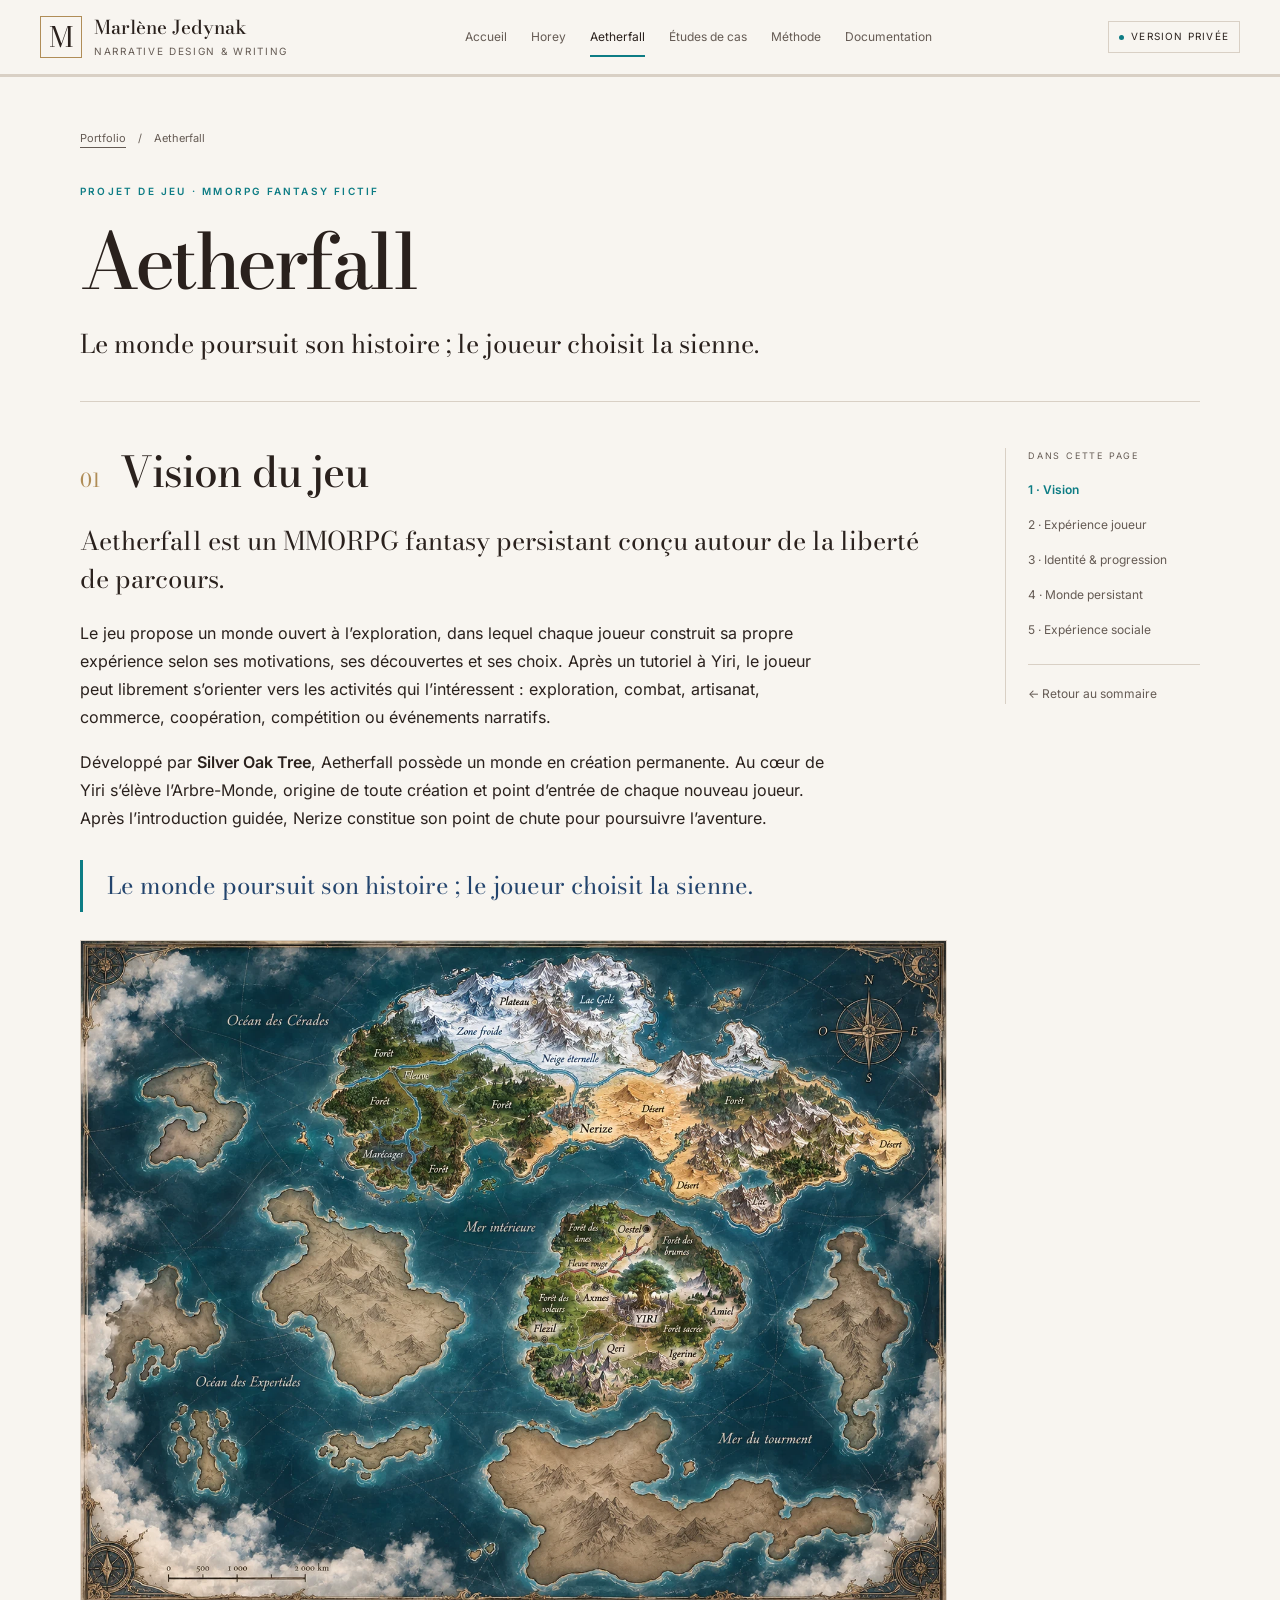
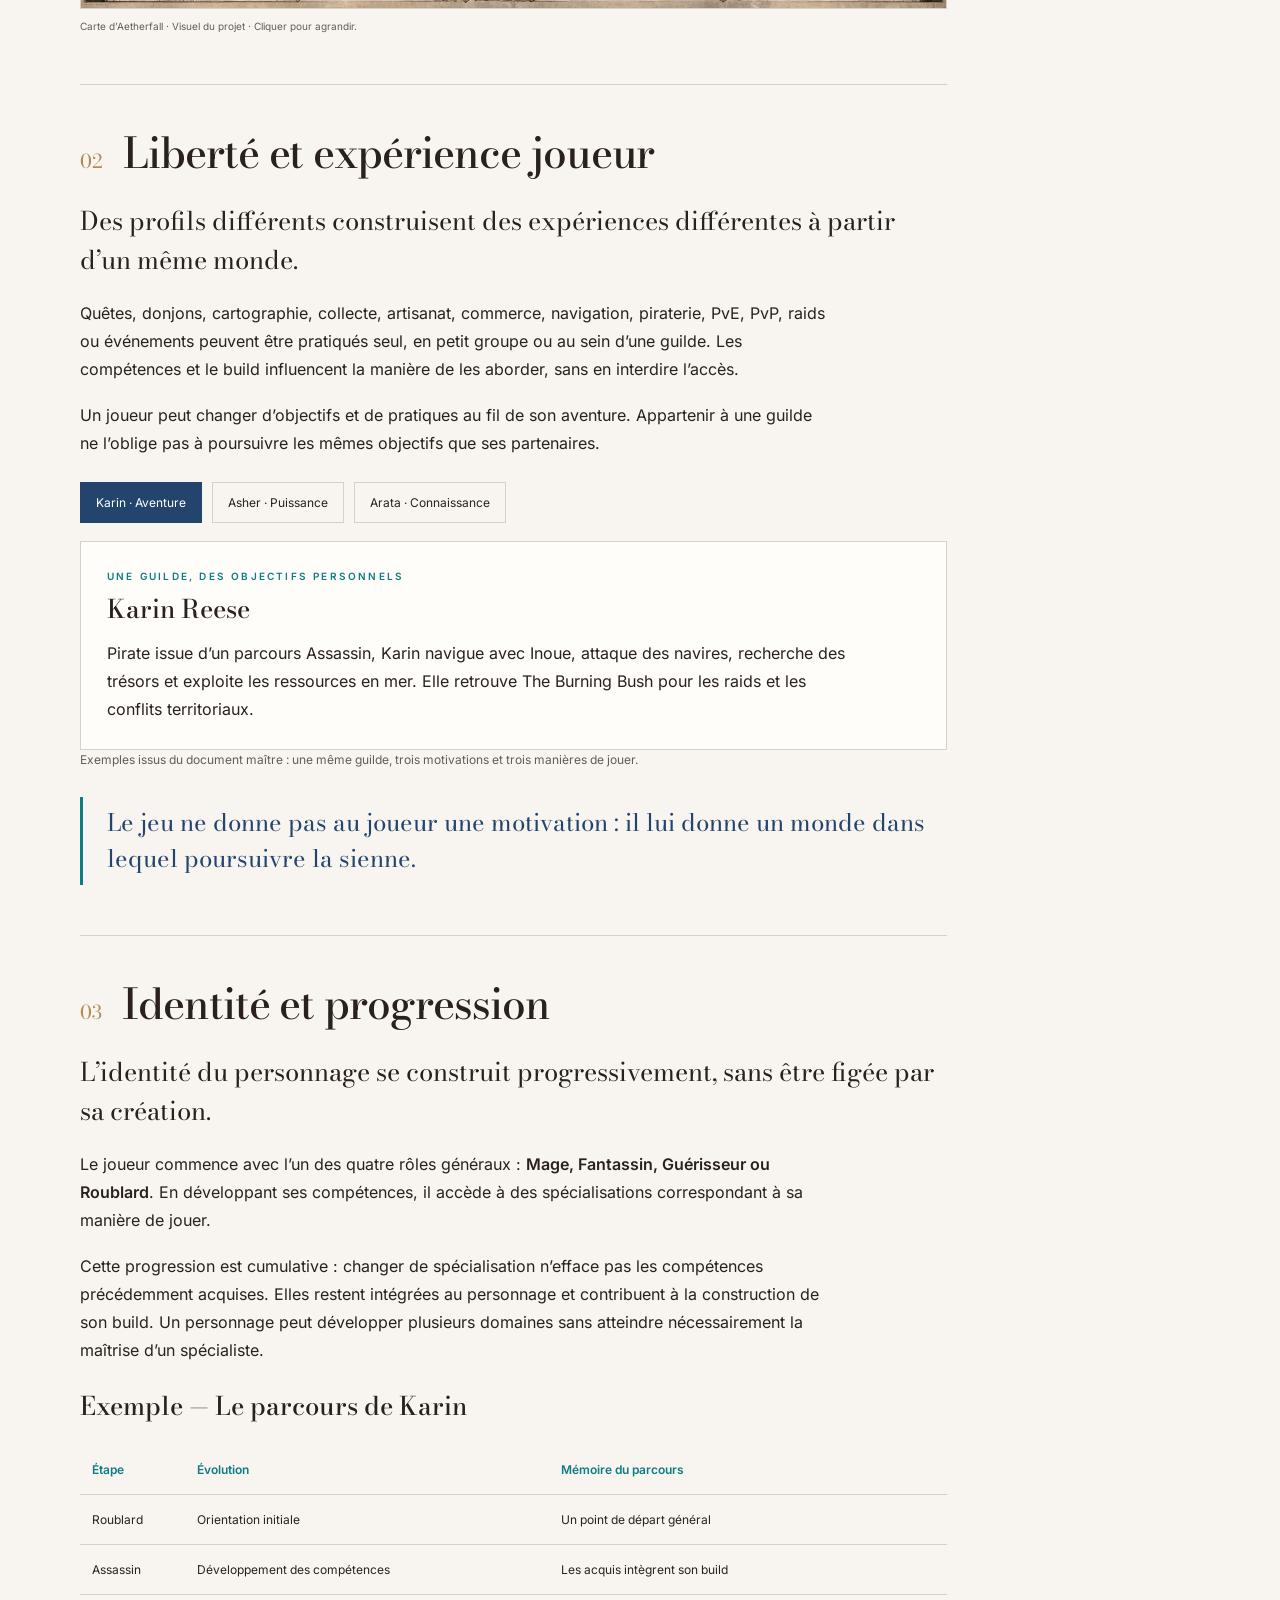
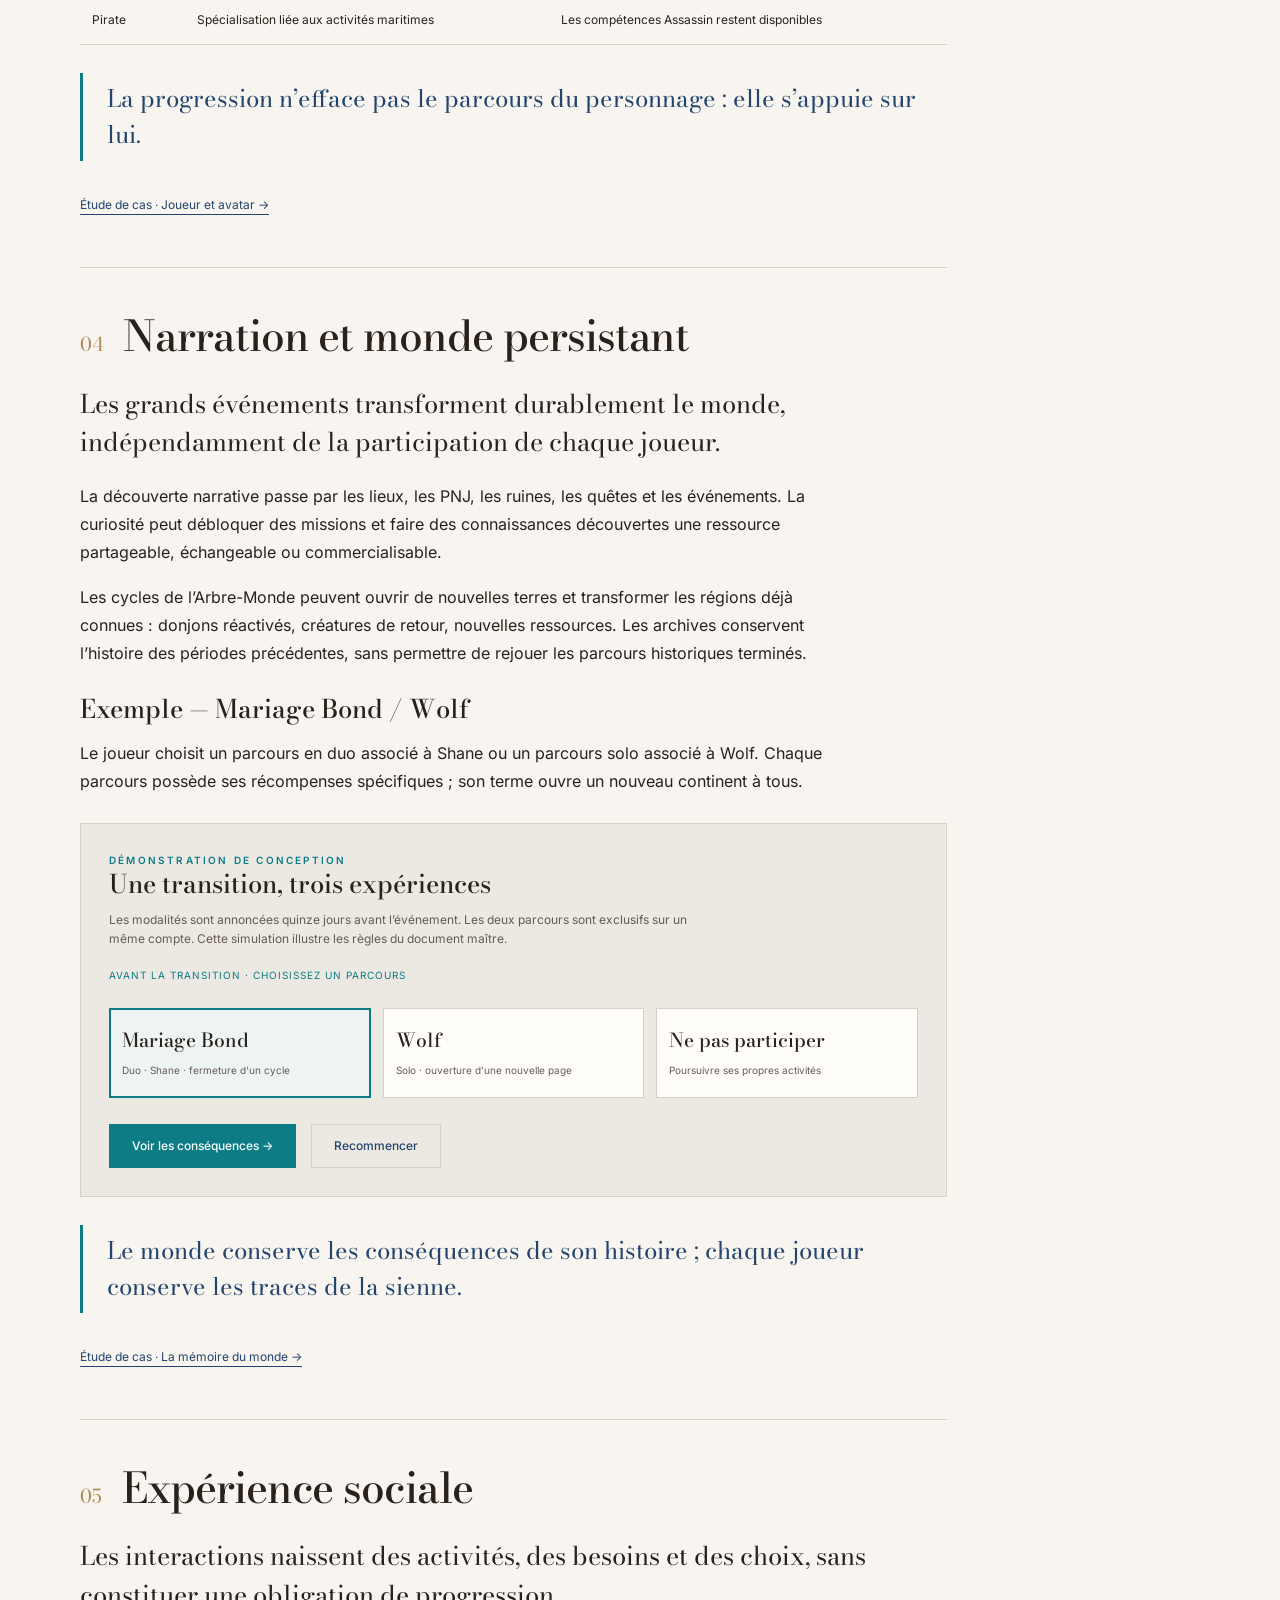
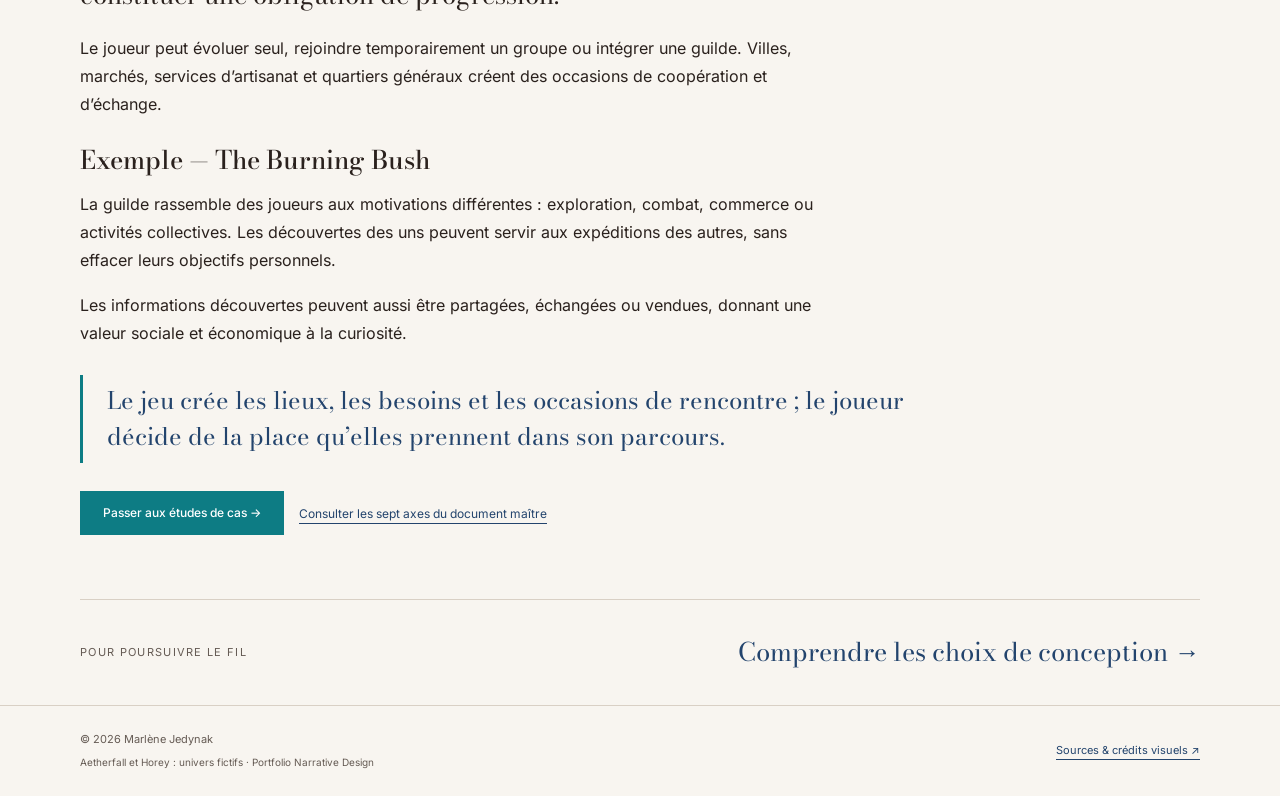
==== aetherfall.html @ cbaad34f "Ajout initial du portfolio Horey" ====
<!DOCTYPE html>
<html lang="fr"><head><meta charset="utf-8"><meta name="viewport" content="width=device-width,initial-scale=1"><meta name="robots" content="noindex,nofollow"><meta name="description" content="Portfolio de Narrative Design de Marlène Jedynak : Horey, Aetherfall, systèmes et études de cas."><meta name="color-scheme" content="light"><title>Aetherfall — Portfolio Narrative Design</title><link rel="icon" href="assets/favicon.svg" type="image/svg+xml"><link rel="stylesheet" href="style.css"><link rel="stylesheet" href="fonts.css"><script defer src="app.js"></script><noscript><style>[role=tabpanel][hidden]{display:block!important}[role=tablist],.simulation{display:none!important}</style></noscript></head><body>
<a class="skip" href="#main">Aller au contenu</a><header class="topbar"><div class="topbar-inner"><a class="brand" href="index.html" aria-label="Marlène Jedynak, accueil du portfolio"><span class="brand-symbol" aria-hidden="true">M</span><span><strong>Marlène Jedynak</strong><small>Narrative Design &amp; Writing</small></span></a><nav class="desktop-nav" aria-label="Navigation principale"><a href="index.html">Accueil</a><a href="horey.html">Horey</a><a href="aetherfall.html" aria-current="page">Aetherfall</a><a href="etudes-de-cas.html">Études de cas</a><a href="methode.html">Méthode</a><a href="documentation.html">Documentation</a></nav><details class="mobile-nav"><summary>Menu</summary><nav aria-label="Navigation mobile"><a href="index.html">Accueil</a><a href="horey.html">Horey</a><a href="aetherfall.html" aria-current="page">Aetherfall</a><a href="etudes-de-cas.html">Études de cas</a><a href="methode.html">Méthode</a><a href="documentation.html">Documentation</a></nav></details><span class="private">Version privée</span></div><div class="progress" aria-hidden="true"><span></span></div></header>
<main class="shell" id="main"><header class="page-header"><nav class="breadcrumbs" aria-label="Fil d’Ariane"><a href="index.html">Portfolio</a><span aria-hidden="true">/</span><span aria-current="page">Aetherfall</span></nav><p class="eyebrow">Projet de jeu · MMORPG fantasy fictif</p><h1>Aetherfall</h1><p class="lead">Le monde poursuit son histoire ; le joueur choisit la sienne.</p></header><div class="page-grid"><div class="content"><section id="vision" class="content-section" data-section><div class="section-heading"><span class="number">01</span><h2>Vision du jeu</h2></div><p class="lead">Aetherfall est un MMORPG fantasy persistant conçu autour de la liberté de parcours.</p><p>Le jeu propose un monde ouvert à l’exploration, dans lequel chaque joueur construit sa propre expérience selon ses motivations, ses découvertes et ses choix. Après un tutoriel à Yiri, le joueur peut librement s’orienter vers les activités qui l’intéressent : exploration, combat, artisanat, commerce, coopération, compétition ou événements narratifs.</p><p>Développé par <strong>Silver Oak Tree</strong>, Aetherfall possède un monde en création permanente. Au cœur de Yiri s’élève l’Arbre-Monde, origine de toute création et point d’entrée de chaque nouveau joueur. Après l’introduction guidée, Nerize constitue son point de chute pour poursuivre l’aventure.</p><blockquote class="principle">Le monde poursuit son histoire ; le joueur choisit la sienne.</blockquote><figure class="visual"><button type="button" class="image-button" data-enlarge="Carte d’Aetherfall · Visuel du projet" aria-label="Agrandir : Carte des territoires d’Aetherfall, de Yiri aux régions à explorer"><img src="assets/aetherfall-map.webp" alt="Carte des territoires d’Aetherfall, de Yiri aux régions à explorer" loading="lazy"></button><figcaption>Carte d’Aetherfall · Visuel du projet · Cliquer pour agrandir.</figcaption></figure></section><section id="liberte" class="content-section" data-section><div class="section-heading"><span class="number">02</span><h2>Liberté et expérience joueur</h2></div><p class="lead">Des profils différents construisent des expériences différentes à partir d’un même monde.</p><p>Quêtes, donjons, cartographie, collecte, artisanat, commerce, navigation, piraterie, PvE, PvP, raids ou événements peuvent être pratiqués seul, en petit groupe ou au sein d’une guilde. Les compétences et le build influencent la manière de les aborder, sans en interdire l’accès.</p><p>Un joueur peut changer d’objectifs et de pratiques au fil de son aventure. Appartenir à une guilde ne l’oblige pas à poursuivre les mêmes objectifs que ses partenaires.</p><div data-tabs><div class="tabs" role="tablist" aria-label="Comparer les motivations des joueurs"><button id="tab-karin" role="tab" aria-controls="profile-karin" aria-selected="true" type="button">Karin · Aventure</button><button id="tab-asher" role="tab" aria-controls="profile-asher" aria-selected="false" tabindex="-1" type="button">Asher · Puissance</button><button id="tab-arata" role="tab" aria-controls="profile-arata" aria-selected="false" tabindex="-1" type="button">Arata · Connaissance</button></div><div id="profile-karin" class="panel" role="tabpanel" aria-labelledby="tab-karin"><p class="kicker">Une guilde, des objectifs personnels</p><h3>Karin Reese</h3><p>Pirate issue d’un parcours Assassin, Karin navigue avec Inoue, attaque des navires, recherche des trésors et exploite les ressources en mer. Elle retrouve The Burning Bush pour les raids et les conflits territoriaux.</p></div><div id="profile-asher" class="panel" role="tabpanel" aria-labelledby="tab-asher" hidden><p class="kicker">Information et progression</p><h3>Asher Kline</h3><p>Mage, Asher recherche surtout la puissance. Il collecte des informations qui peuvent le conduire vers des objets intéressants, revend certaines découvertes et rejoint ponctuellement un groupe lorsque leurs objectifs servent les siens.</p></div><div id="profile-arata" class="panel" role="tabpanel" aria-labelledby="tab-arata" hidden><p class="kicker">Observer, cartographier, relier</p><h3>Arata Matsumoto</h3><p>Joueur depuis cinq ans et membre de The Burning Bush, Arata conserve ses habitudes solo. Il explore, collecte des informations, cartographie ses découvertes et construit des théories ; il rejoint aussi des activités collectives lorsqu’elles l’intéressent.</p></div></div><p class="note">Exemples issus du document maître : une même guilde, trois motivations et trois manières de jouer.</p><blockquote class="principle">Le jeu ne donne pas au joueur une motivation : il lui donne un monde dans lequel poursuivre la sienne.</blockquote></section><section id="identite" class="content-section" data-section><div class="section-heading"><span class="number">03</span><h2>Identité et progression</h2></div><p class="lead">L’identité du personnage se construit progressivement, sans être figée par sa création.</p><p>Le joueur commence avec l’un des quatre rôles généraux : <strong>Mage, Fantassin, Guérisseur ou Roublard</strong>. En développant ses compétences, il accède à des spécialisations correspondant à sa manière de jouer.</p><p>Cette progression est cumulative : changer de spécialisation n’efface pas les compétences précédemment acquises. Elles restent intégrées au personnage et contribuent à la construction de son build. Un personnage peut développer plusieurs domaines sans atteindre nécessairement la maîtrise d’un spécialiste.</p><h3>Exemple — Le parcours de Karin</h3><div class="table-wrap"><table><caption class="screen-reader">La progression cumulative de Karin</caption><thead><tr><th>Étape</th><th>Évolution</th><th>Mémoire du parcours</th></tr></thead><tbody><tr><td>Roublard</td><td>Orientation initiale</td><td>Un point de départ général</td></tr><tr><td>Assassin</td><td>Développement des compétences</td><td>Les acquis intègrent son build</td></tr><tr><td>Pirate</td><td>Spécialisation liée aux activités maritimes</td><td>Les compétences Assassin restent disponibles</td></tr></tbody></table></div><blockquote class="principle">La progression n’efface pas le parcours du personnage : elle s’appuie sur lui.</blockquote><a class="text-link" href="etudes-de-cas.html#joueur-avatar">Étude de cas · Joueur et avatar →</a></section><section id="persistance" class="content-section" data-section><div class="section-heading"><span class="number">04</span><h2>Narration et monde persistant</h2></div><p class="lead">Les grands événements transforment durablement le monde, indépendamment de la participation de chaque joueur.</p><p>La découverte narrative passe par les lieux, les PNJ, les ruines, les quêtes et les événements. La curiosité peut débloquer des missions et faire des connaissances découvertes une ressource partageable, échangeable ou commercialisable.</p><p>Les cycles de l’Arbre-Monde peuvent ouvrir de nouvelles terres et transformer les régions déjà connues : donjons réactivés, créatures de retour, nouvelles ressources. Les archives conservent l’histoire des périodes précédentes, sans permettre de rejouer les parcours historiques terminés.</p><h3>Exemple — Mariage Bond / Wolf</h3><p>Le joueur choisit un parcours en duo associé à Shane ou un parcours solo associé à Wolf. Chaque parcours possède ses récompenses spécifiques ; son terme ouvre un nouveau continent à tous.</p><div class="simulation" id="event-simulation"><p class="kicker">Démonstration de conception</p><h3>Une transition, trois expériences</h3><p class="note">Les modalités sont annoncées quinze jours avant l’événement. Les deux parcours sont exclusifs sur un même compte. Cette simulation illustre les règles du document maître.</p><p class="stage" id="event-stage">Avant la transition · choisissez un parcours</p><div class="choice-grid" role="group" aria-label="Choisir une participation à l’événement"><button type="button" data-choice="bond" aria-pressed="true"><strong>Mariage Bond</strong><span>Duo · Shane · fermeture d’un cycle</span></button><button type="button" data-choice="wolf" aria-pressed="false"><strong>Wolf</strong><span>Solo · ouverture d’une nouvelle page</span></button><button type="button" data-choice="none" aria-pressed="false"><strong>Ne pas participer</strong><span>Poursuivre ses propres activités</span></button></div><div class="actions"><button type="button" class="button" id="advance-event">Voir les conséquences →</button><button type="button" class="button secondary" id="reset-event">Recommencer</button></div><div id="event-result" class="event-result" aria-live="polite" hidden><p class="kicker">Pour tout le monde</p><h4>Le nouveau continent devient accessible.</h4><p>Shane meurt, Wolf apparaît et le monde entre dans un nouveau cycle. Le territoire s’ouvre à tous, y compris aux joueurs qui n’ont participé à aucun parcours.</p><p class="kicker">Sur votre compte</p><h4 id="event-personal-title"></h4><p id="event-personal"></p><p class="note">Les parcours historiques terminés ne sont pas rejouables. Deux comptes distincts conservent des historiques séparés et ne peuvent pas être fusionnés.</p></div></div><blockquote class="principle">Le monde conserve les conséquences de son histoire ; chaque joueur conserve les traces de la sienne.</blockquote><a class="text-link" href="etudes-de-cas.html#monde-persistant">Étude de cas · La mémoire du monde →</a></section><section id="social" class="content-section" data-section><div class="section-heading"><span class="number">05</span><h2>Expérience sociale</h2></div><p class="lead">Les interactions naissent des activités, des besoins et des choix, sans constituer une obligation de progression.</p><p>Le joueur peut évoluer seul, rejoindre temporairement un groupe ou intégrer une guilde. Villes, marchés, services d’artisanat et quartiers généraux créent des occasions de coopération et d’échange.</p><h3>Exemple — The Burning Bush</h3><p>La guilde rassemble des joueurs aux motivations différentes : exploration, combat, commerce ou activités collectives. Les découvertes des uns peuvent servir aux expéditions des autres, sans effacer leurs objectifs personnels.</p><p>Les informations découvertes peuvent aussi être partagées, échangées ou vendues, donnant une valeur sociale et économique à la curiosité.</p><blockquote class="principle">Le jeu crée les lieux, les besoins et les occasions de rencontre ; le joueur décide de la place qu’elles prennent dans son parcours.</blockquote><div class="actions"><a class="button" href="etudes-de-cas.html">Passer aux études de cas →</a><a class="text-link" href="documentation.html">Consulter les sept axes du document maître</a></div></section></div><aside class="toc" aria-label="Sommaire de la page"><p>Dans cette page</p><ol><li><a href="#vision">1 · Vision</a></li><li><a href="#liberte">2 · Expérience joueur</a></li><li><a href="#identite">3 · Identité & progression</a></li><li><a href="#persistance">4 · Monde persistant</a></li><li><a href="#social">5 · Expérience sociale</a></li></ol><a class="back" href="index.html">← Retour au sommaire</a></aside></div><div class="continuation"><p>Pour poursuivre le fil</p><a href="etudes-de-cas.html">Comprendre les choix de conception <span aria-hidden="true">→</span></a></div><noscript><p class="note">Les textes, le sommaire et les documents restent accessibles. Activez JavaScript pour les filtres, les onglets et la simulation.</p></noscript></main>
<footer class="footer"><div class="shell footer-inner"><div>© 2026 Marlène Jedynak<small>Aetherfall et Horey : univers fictifs · Portfolio Narrative Design</small></div><a href="methode.html#credits">Sources &amp; crédits visuels ↗</a></div></footer>
<dialog id="image-dialog" class="lightbox" aria-labelledby="image-caption"><button class="close" type="button" aria-label="Fermer l’image agrandie">Fermer ×</button><img src="assets/horey-map.webp" alt=""><p id="image-caption"></p></dialog></body></html>
---- style.css ----
:root{--paper:#F8F5F0;--ink:#2A211D;--blue:#23446D;--teal:#0D7C84;--gold:#B08D57;--line:#d9d0c5;--muted:#655b54;--white:#fffdfa;--title:'Bodoni Moda',Georgia,serif;--body:Inter,Arial,sans-serif}
*{box-sizing:border-box}html{scroll-behavior:smooth;scroll-padding-top:110px}body{margin:0;background:var(--paper);color:var(--ink);font:16px/1.75 var(--body)}a{color:var(--blue);text-underline-offset:5px}button,input,select{font:inherit}button{cursor:pointer}button,a,summary,input,select{-webkit-tap-highlight-color:transparent}a:hover{color:var(--teal)}:focus-visible{outline:3px solid var(--teal);outline-offset:5px}[hidden]{display:none!important}img{max-width:100%;height:auto;display:block}h1,h2,h3,p,figure{margin:0}h1,h2,h3{font-family:var(--title);font-weight:500;line-height:1.12;text-wrap:balance}h1{font-size:clamp(2.9rem,6vw,5.2rem);letter-spacing:-.045em}h2{font-size:clamp(2rem,3.3vw,3rem);letter-spacing:-.025em}h3{font-size:1.6rem}p+p{margin-top:1.1rem}p,li{max-width:75ch}strong{font-weight:600}ul{padding-left:1.3rem}li+li{margin-top:.5rem}.skip{position:absolute;top:-100px;left:20px;background:var(--ink);color:white;padding:12px;z-index:99}.skip:focus{top:10px}.topbar{border-bottom:1px solid var(--line);position:sticky;top:0;z-index:20;background:rgba(248,245,240,.98)}.topbar-inner{max-width:1280px;margin:auto;padding:16px 40px;display:flex;gap:24px;align-items:center;justify-content:space-between}.brand{text-decoration:none;color:var(--ink);display:flex;gap:12px;align-items:center;line-height:1.2}.brand-symbol{font-family:var(--title);font-size:28px;border:1px solid var(--gold);width:42px;height:42px;display:grid;place-items:center}.brand strong{font-family:var(--title);font-size:19px;font-weight:500}.brand small{display:block;font-size:10px;letter-spacing:.17em;text-transform:uppercase;margin-top:5px;color:var(--muted)}.desktop-nav{display:flex;align-items:center;gap:24px}.desktop-nav a{text-decoration:none;font-size:12px;color:var(--muted);padding:8px 0;border-bottom:2px solid transparent}.desktop-nav a[aria-current=page]{color:var(--ink);border-color:var(--teal)}.private{display:inline-flex;align-items:center;gap:7px;font-size:10px;text-transform:uppercase;letter-spacing:.12em;border:1px solid var(--line);padding:6px 10px;white-space:nowrap}.private:before{content:'';width:5px;height:5px;border-radius:50%;background:var(--teal)}.mobile-nav{display:none}.progress{height:2px;width:100%;background:var(--line)}.progress span{display:block;height:100%;width:0;background:var(--teal)}.shell{max-width:1200px;margin:auto;padding:0 40px}.eyebrow,.kicker{font-size:10px;letter-spacing:.22em;text-transform:uppercase;color:var(--teal);font-weight:600}.page-header{padding:52px 0 38px;border-bottom:1px solid var(--line)}.breadcrumbs{font-size:11px;color:var(--muted);display:flex;gap:12px;align-items:center;margin-bottom:35px}.breadcrumbs a{color:var(--muted)}.page-header .eyebrow{margin-bottom:18px}.page-header .lead{max-width:740px;margin-top:20px}.lead{font-family:var(--title);font-size:clamp(1.3rem,2.3vw,1.6rem);line-height:1.5}.page-grid{display:grid;grid-template-columns:minmax(0,1fr) 195px;gap:58px;padding:46px 0 64px}.toc{align-self:start;position:sticky;top:120px;border-left:1px solid var(--line);padding-left:22px;font-size:12px}.toc p{font-size:9px;letter-spacing:.2em;text-transform:uppercase;color:var(--muted);margin-bottom:15px}.toc ol{list-style:none;padding:0;margin:0}.toc li+li{margin-top:14px}.toc a{text-decoration:none;color:var(--muted);display:block}.toc a[aria-current=location]{color:var(--teal);font-weight:600}.toc .back{border-top:1px solid var(--line);margin-top:24px;padding-top:18px}.content-section+.content-section{border-top:1px solid var(--line);margin-top:50px;padding-top:44px}.section-heading{display:flex;gap:20px;align-items:baseline;margin-bottom:24px}.section-heading .number{color:var(--gold);font-family:var(--title);font-size:1.2rem;flex-shrink:0}.content-section h3{margin:28px 0 15px}.content-section .lead{margin-bottom:20px}.principle{font-family:var(--title);font-size:1.5rem;line-height:1.5;color:var(--blue);border-left:3px solid var(--teal);padding:8px 0 8px 24px;margin:28px 0}.note{font-size:12px;line-height:1.6;color:var(--muted)}.actions{display:flex;align-items:center;gap:15px;flex-wrap:wrap;margin-top:26px}.button{display:inline-flex;gap:15px;justify-content:center;align-items:center;padding:12px 22px;border:1px solid var(--teal);background:var(--teal);color:white;text-decoration:none;font-size:12px;font-weight:500;line-height:1.5}.button:hover{color:white;background:#096269}.button.secondary{background:transparent;color:var(--blue);border-color:var(--line)}.button.secondary:hover{border-color:var(--teal);color:var(--teal)}.text-link{font-size:12px}.hero{display:grid;grid-template-columns:1.02fr 1fr;gap:40px;align-items:center;padding:64px 0}.hero h1{font-size:clamp(3rem,5.8vw,5rem);margin:20px 0 24px}.hero h1 em{color:var(--blue);font-weight:400}.hero-copy>p:not(.eyebrow){font-size:14px;color:var(--muted);max-width:48ch}.hero-art img{width:100%;aspect-ratio:4/5;object-fit:cover;object-position:35% center}.hero-art figcaption,.visual figcaption{font-size:10px;color:var(--muted);margin-top:10px;line-height:1.5}.hero-index{margin-top:35px;display:flex;gap:25px;font-size:10px;letter-spacing:.1em;text-transform:uppercase;color:var(--muted)}.intro-strip{display:grid;grid-template-columns:150px 1fr;gap:40px;padding:30px 0;border-top:1px solid var(--line);border-bottom:1px solid var(--line)}.intro-strip p:last-child{font-family:var(--title);font-size:1.6rem;line-height:1.5;color:var(--blue)}.section-intro{display:flex;gap:24px;align-items:end;justify-content:space-between;margin-bottom:30px}.section-intro p{font-size:12px;max-width:39ch;color:var(--muted)}.home-section{padding:54px 0}.chapters{display:grid;grid-template-columns:1fr 1fr;gap:28px}.chapter{display:grid;grid-template-columns:45% 1fr;border:1px solid var(--line);background:var(--white);text-decoration:none;color:var(--ink);min-height:255px;transition:border-color .15s}.chapter:hover{border-color:var(--teal)}.chapter img{height:100%;width:100%;object-fit:cover}.chapter-copy{padding:30px 25px;display:flex;flex-direction:column;gap:13px}.chapter h3{font-size:1.9rem}.chapter .note{font-size:11px}.chapter .arrow{margin-top:auto;color:var(--teal);font-size:12px}.route-list{border-top:1px solid var(--line)}.route-list a{display:grid;grid-template-columns:55px 1fr 1fr 25px;gap:20px;align-items:center;padding:20px 0;border-bottom:1px solid var(--line);text-decoration:none;color:var(--ink)}.route-list a:hover{color:var(--teal)}.route-list .number{font-family:var(--title);font-size:1.4rem;color:var(--gold)}.route-list strong{font-family:var(--title);font-size:1.4rem;font-weight:500}.route-list small{color:var(--muted);font-size:11px}.continuation{border-top:1px solid var(--line);padding:30px 0;display:flex;align-items:center;justify-content:space-between;gap:20px}.continuation p{font-size:11px;letter-spacing:.12em;text-transform:uppercase;color:var(--muted)}.continuation a{font-family:var(--title);font-size:1.6rem;text-decoration:none}.footer{border-top:1px solid var(--line);padding:24px 0;font-size:11px;color:var(--muted)}.footer-inner{display:flex;justify-content:space-between;align-items:center;gap:20px}.footer small{display:block;margin-top:5px;font-size:10px}.footer a{font-size:11px}.visual{margin:28px 0}.visual img{width:100%;border:1px solid var(--line)}.visual .landscape{aspect-ratio:16/10;object-fit:cover}.image-button{display:block;padding:0;background:none;border:0;width:100%;text-align:left}.image-button:hover img{outline:2px solid var(--gold);outline-offset:3px}.facts{display:grid;grid-template-columns:repeat(3,1fr);gap:22px;padding:20px 0;border-top:1px solid var(--line);border-bottom:1px solid var(--line);margin:26px 0}.facts dt{font-size:9px;letter-spacing:.15em;text-transform:uppercase;color:var(--muted)}.facts dd{font-family:var(--title);font-size:1.5rem;margin:8px 0 0;line-height:1.25}.tabs{display:flex;flex-wrap:wrap;gap:10px;margin:25px 0 18px}.tabs button,.filter{padding:9px 15px;background:transparent;border:1px solid var(--line);color:var(--ink);font-size:12px}.tabs button[aria-selected=true],.filter[aria-pressed=true]{background:var(--blue);border-color:var(--blue);color:white}.panel{border:1px solid var(--line);background:var(--white);padding:26px}.panel h3{margin:0 0 15px}.panel .kicker{margin-bottom:10px}.filters{display:flex;flex-wrap:wrap;gap:10px;margin-bottom:24px}.study{border:1px solid var(--line);background:var(--white);margin-top:18px}.study summary{list-style:none;padding:28px;cursor:pointer;display:flex;align-items:start;gap:22px}.study summary::-webkit-details-marker{display:none}.study summary .number{color:var(--gold);font-family:var(--title);font-size:1.5rem}.study summary .plus{margin-left:auto;font-size:1.5rem;color:var(--teal)}.study[open] summary .plus{transform:rotate(45deg)}.study summary p{font-size:12px;margin-top:10px;color:var(--muted)}.study-body{padding:0 28px 30px 78px}.study-body h3{font:600 10px/1.5 var(--body);letter-spacing:.12em;text-transform:uppercase;color:var(--teal);margin:22px 0 10px}.study-body p{font-size:14px}.study-body .principle{font-family:var(--title);font-size:1.35rem}.simulation{background:#ece9e3;border:1px solid var(--line);padding:28px;margin:28px 0}.simulation h3{margin:0 0 12px}.choice-grid{display:grid;grid-template-columns:repeat(3,1fr);gap:12px;margin:24px 0}.choice-grid button{background:var(--white);border:1px solid var(--line);padding:18px 12px;line-height:1.4;color:var(--ink);font-size:12px;text-align:left}.choice-grid button strong{display:block;font-family:var(--title);font-size:1.2rem;font-weight:500;margin-bottom:8px}.choice-grid button[aria-pressed=true]{border:2px solid var(--teal);padding:17px 11px;background:#edf4f2}.choice-grid button span{font-size:10px;color:var(--muted)}.event-result{border-left:3px solid var(--teal);background:var(--white);padding:20px;margin-top:20px}.event-result h4{font:500 1.35rem/1.35 var(--title);color:var(--blue);margin:0 0 10px}.event-result p{font-size:13px}.event-result .kicker{font-size:9px}.simulation .stage{font-size:10px;letter-spacing:.1em;text-transform:uppercase;color:var(--teal);margin:18px 0 8px}.two-col{display:grid;grid-template-columns:1fr 1fr;gap:28px}.two-col figure{margin:0}.gallery{display:grid;grid-template-columns:1fr 1fr;gap:20px;margin-top:25px}.gallery img{width:100%;aspect-ratio:4/3;object-fit:contain;background:#e9e6df}.gallery figcaption{font-size:11px;margin-top:10px;color:var(--muted)}.gallery figcaption strong{display:block;color:var(--ink);margin-bottom:4px}.table-wrap{overflow-x:auto;margin:24px 0}table{width:100%;border-collapse:collapse;min-width:450px;font-size:12px;text-align:left}th{font-weight:600;color:var(--teal)}td,th{padding:14px 12px;border-bottom:1px solid var(--line);vertical-align:top}.document-row{border-top:1px solid var(--line);padding:20px 0}.document-row summary{font-family:var(--title);font-size:1.45rem;cursor:pointer;color:var(--blue)}.document-row p{font-size:14px;margin-top:16px}.document-row .note{font-size:12px}.document-cover{display:flex;align-items:center;gap:25px;border:1px solid var(--line);background:var(--white);padding:28px;margin:28px 0}.document-cover .doc-icon{font-family:var(--title);font-size:2.4rem;color:var(--gold);border:1px solid var(--line);padding:13px;line-height:1}.document-cover h3{margin:0 0 8px}.document-cover .actions{margin-top:15px}.search-box{display:block;font-size:12px;color:var(--muted);margin-bottom:28px}.search-box input{display:block;width:100%;padding:12px 16px;margin-top:8px;color:var(--ink);border:1px solid var(--line);background:var(--white)}.no-results{padding:25px;background:var(--white);border:1px solid var(--line)}.process{list-style:none;padding:0;counter-reset:step}.process li{padding:20px 0;border-bottom:1px solid var(--line);display:grid;grid-template-columns:45px 1fr;gap:15px;counter-increment:step}.process li:before{content:'0' counter(step);font-family:var(--title);color:var(--gold);font-size:1.5rem}.process strong{font-family:var(--title);font-size:1.5rem;font-weight:500;display:block;margin-bottom:10px}.process p{font-size:13px}.lightbox{position:fixed;inset:0;width:100vw;height:100vh;max-width:none;max-height:none;margin:0;padding:58px 25px 20px;border:0;background:rgba(20,27,30,.97);color:white;z-index:100}.lightbox::backdrop{background:#14202c}.lightbox img{object-fit:contain;max-width:100%;max-height:calc(100vh - 125px);margin:auto}.lightbox p{font-size:12px;margin:12px auto;text-align:center;max-width:none}.lightbox .close{position:absolute;right:25px;top:14px;padding:7px 15px;border:1px solid #788088;background:none;color:white;font-size:12px}.toc-toggle{display:none}.resume{margin-top:25px;border-top:1px solid var(--line);padding-top:16px;font-size:12px}.resume a{margin-left:7px}.screen-reader{position:absolute;width:1px;height:1px;padding:0;overflow:hidden;clip:rect(0,0,0,0);white-space:nowrap;border:0}
@media(min-width:1400px){.hero-art img{aspect-ratio:5/6}}@media(max-width:1050px){.desktop-nav{gap:15px}.topbar-inner{padding:16px 25px}.desktop-nav a{font-size:11px}.page-grid{gap:35px;grid-template-columns:minmax(0,1fr) 160px}.chapter{grid-template-columns:1fr}.chapter img{height:190px}.hero{gap:25px}}@media(max-width:850px){.desktop-nav{display:none}.mobile-nav{display:block;position:relative;margin-left:auto}.mobile-nav summary{font-size:12px;cursor:pointer;list-style:none;border:1px solid var(--line);padding:8px 14px}.mobile-nav nav{position:absolute;right:0;top:48px;width:230px;background:var(--paper);border:1px solid var(--line);padding:12px;box-shadow:0 10px 20px #2a211d10}.mobile-nav a{display:block;padding:10px 12px;font-size:13px;text-decoration:none}.mobile-nav a[aria-current=page]{color:var(--teal);background:#0d7c840a}.page-grid{grid-template-columns:minmax(0,1fr);padding-top:30px;gap:28px}.toc{grid-row:1;position:static;padding:17px 20px;border:1px solid var(--line)}.toc ol{display:flex;gap:10px 20px;flex-wrap:wrap}.toc li+li{margin:0}.toc .back{display:none}.toc p{margin-bottom:10px}.hero h1{font-size:3.6rem}.shell{padding:0 28px}.hero-art img{aspect-ratio:3/4}.route-list a{grid-template-columns:40px 1fr 1fr 20px;gap:12px}}@media(max-width:620px){body{font-size:15px}.topbar-inner{padding:12px 18px;gap:12px}.brand strong{font-size:17px}.brand small{font-size:8px;letter-spacing:.13em}.brand-symbol{width:32px;height:36px;font-size:22px}.topbar .private{display:none}.shell{padding:0 22px}.hero{grid-template-columns:1fr;padding:35px 0 40px;gap:28px}.hero h1{font-size:3.5rem;line-height:1.02}.hero-copy>p:not(.eyebrow){font-size:13px}.hero-art img{aspect-ratio:16/10;object-position:40% center}.hero-index{margin-top:25px;gap:20px}.intro-strip{grid-template-columns:1fr;gap:15px;padding:25px 0}.intro-strip p:last-child{font-size:1.45rem}.section-intro{display:block}.section-intro p{margin-top:15px}.home-section{padding:38px 0}.chapters,.two-col,.gallery{grid-template-columns:1fr}.chapter{grid-template-columns:37% 1fr;min-height:230px}.chapter img{height:100%}.chapter-copy{padding:23px 20px}.route-list a{grid-template-columns:35px 1fr 20px;gap:10px}.route-list small{grid-column:2;grid-row:2}.route-list span:last-child{grid-row:1;grid-column:3}.route-list strong{font-size:1.3rem}.page-header{padding:30px 0}.breadcrumbs{margin-bottom:27px}.page-header h1{font-size:3.3rem}.section-heading{gap:15px}.content-section h2{font-size:2.1rem}.study summary{padding:22px 18px;gap:14px}.study summary h2{font-size:1.7rem}.study-body{padding:0 20px 25px}.study-body p{font-size:13px}.simulation{padding:20px}.choice-grid{grid-template-columns:1fr}.choice-grid button strong{font-size:1.3rem;display:inline;margin-right:12px}.facts{gap:14px}.facts dd{font-size:1.2rem}.facts dt{font-size:8px}.continuation{align-items:start;flex-direction:column;gap:8px}.footer-inner{align-items:start;flex-direction:column}.document-cover{padding:22px 18px;gap:15px}.document-cover .doc-icon{font-size:1.7rem;padding:10px}.document-cover h3{font-size:1.3rem}.document-cover .button{padding:9px 13px}.panel{padding:22px}.principle{font-size:1.3rem}.visual{margin:22px 0}}
@media(max-width:620px){.hero h1{font-size:clamp(2.25rem,10.6vw,3.5rem)}.page-header h1{font-size:clamp(2.2rem,9vw,3.3rem);overflow-wrap:anywhere}.brand{min-width:0}.brand strong{white-space:nowrap}.button{max-width:100%;text-align:center}.doc-icon{flex-shrink:0}.document-cover>div{min-width:0}.toc ol{overflow-wrap:anywhere}}
@media(prefers-reduced-motion:reduce){html{scroll-behavior:auto}*{transition:none!important}}@media print{.topbar,.toc,.footer,.continuation,.filters,.actions,.simulation,.mobile-nav,.image-button:after{display:none!important}.shell{padding:0;max-width:none}.page-grid{display:block}.hero{display:block}.hero-art img{height:250px;object-fit:cover}.study,.document-row{break-inside:avoid}body{background:white;font-size:11pt}h1{font-size:30pt}h2{font-size:20pt}}
---- fonts.css ----
@font-face {
  font-family: 'Bodoni Moda';
  font-style: normal;
  font-weight: 400;
  font-display: swap;
  src: url(assets/fonts/bodoni-moda-400.ttf) format('truetype');
}
@font-face {
  font-family: 'Bodoni Moda';
  font-style: normal;
  font-weight: 500;
  font-display: swap;
  src: url(assets/fonts/bodoni-moda-500.ttf) format('truetype');
}
@font-face {
  font-family: 'Bodoni Moda';
  font-style: normal;
  font-weight: 600;
  font-display: swap;
  src: url(assets/fonts/bodoni-moda-600.ttf) format('truetype');
}
@font-face {
  font-family: 'Bodoni Moda';
  font-style: normal;
  font-weight: 700;
  font-display: swap;
  src: url(assets/fonts/bodoni-moda-700.ttf) format('truetype');
}
@font-face {
  font-family: 'Inter';
  font-style: normal;
  font-weight: 400;
  font-display: swap;
  src: url(assets/fonts/inter-400.ttf) format('truetype');
}
@font-face {
  font-family: 'Inter';
  font-style: normal;
  font-weight: 500;
  font-display: swap;
  src: url(assets/fonts/inter-500.ttf) format('truetype');
}
@font-face {
  font-family: 'Inter';
  font-style: normal;
  font-weight: 600;
  font-display: swap;
  src: url(assets/fonts/inter-600.ttf) format('truetype');
}
@font-face {
  font-family: 'Inter';
  font-style: normal;
  font-weight: 700;
  font-display: swap;
  src: url(assets/fonts/inter-700.ttf) format('truetype');
}
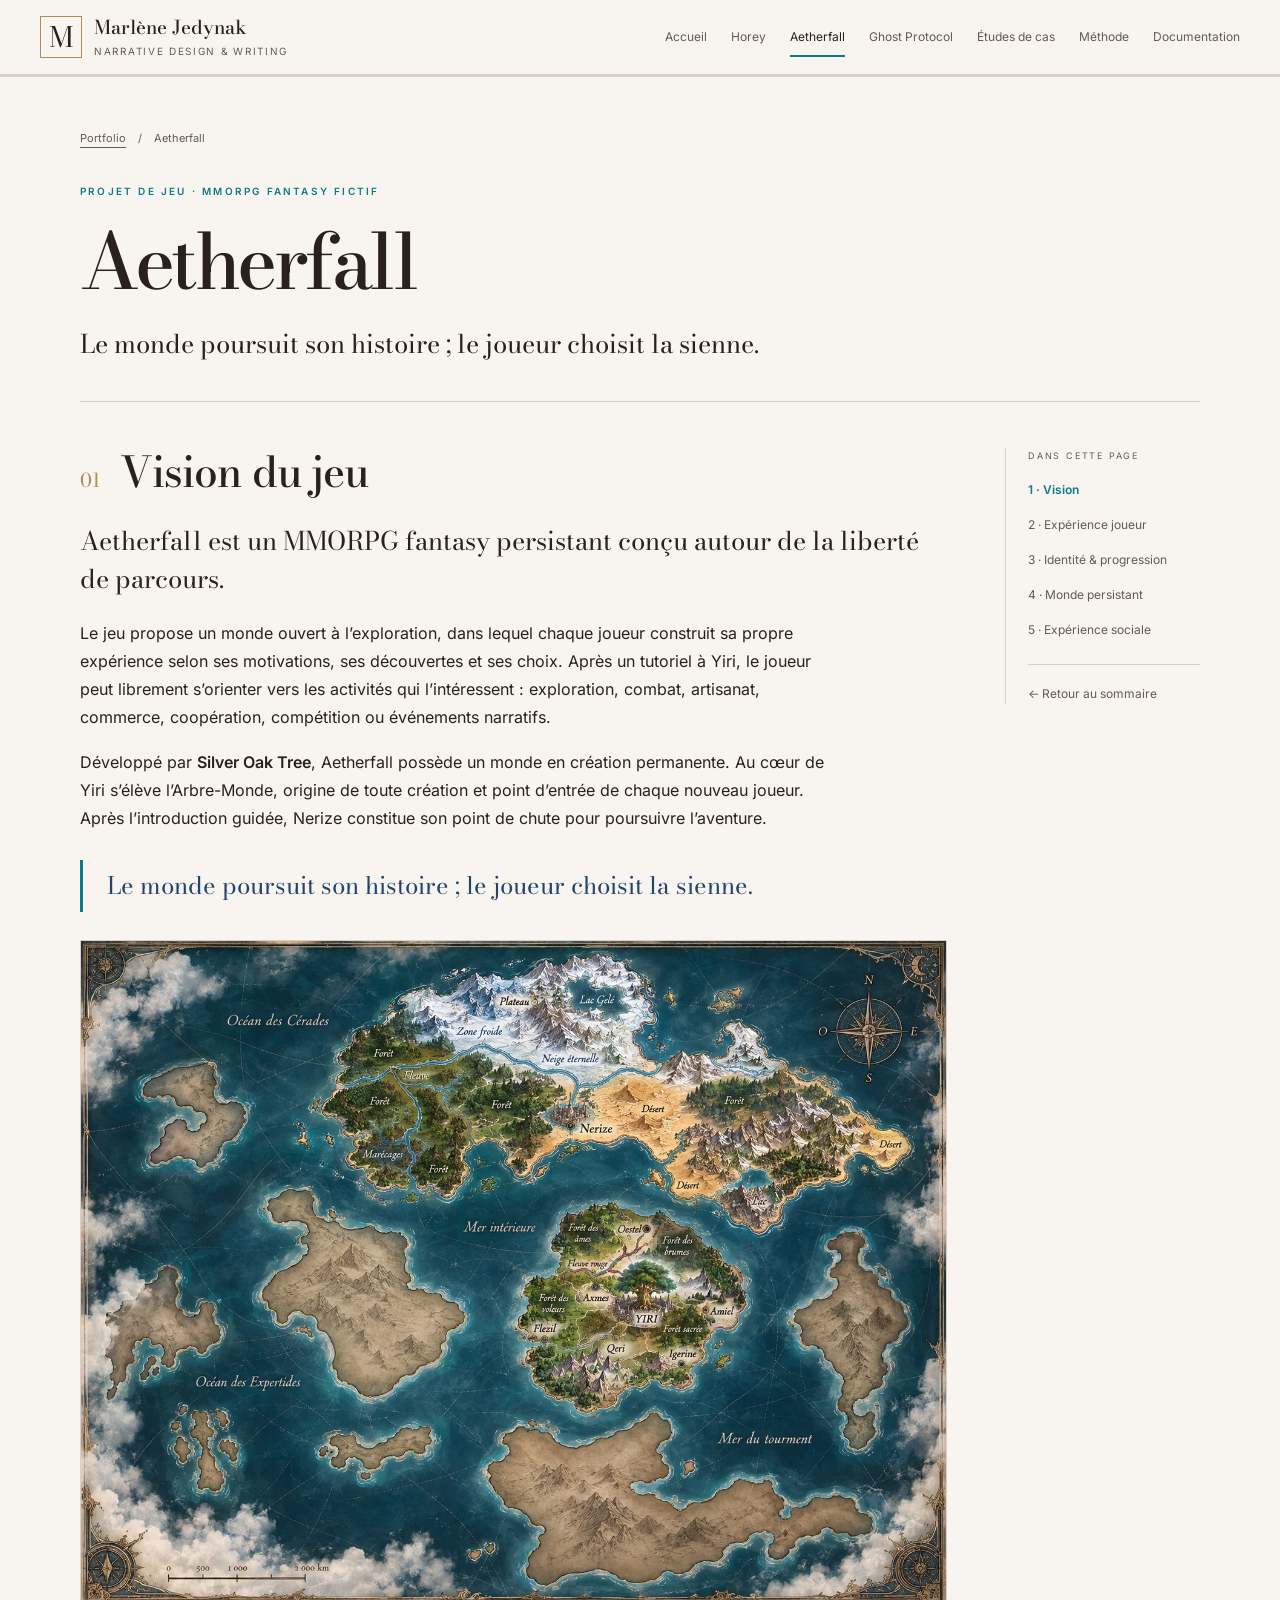
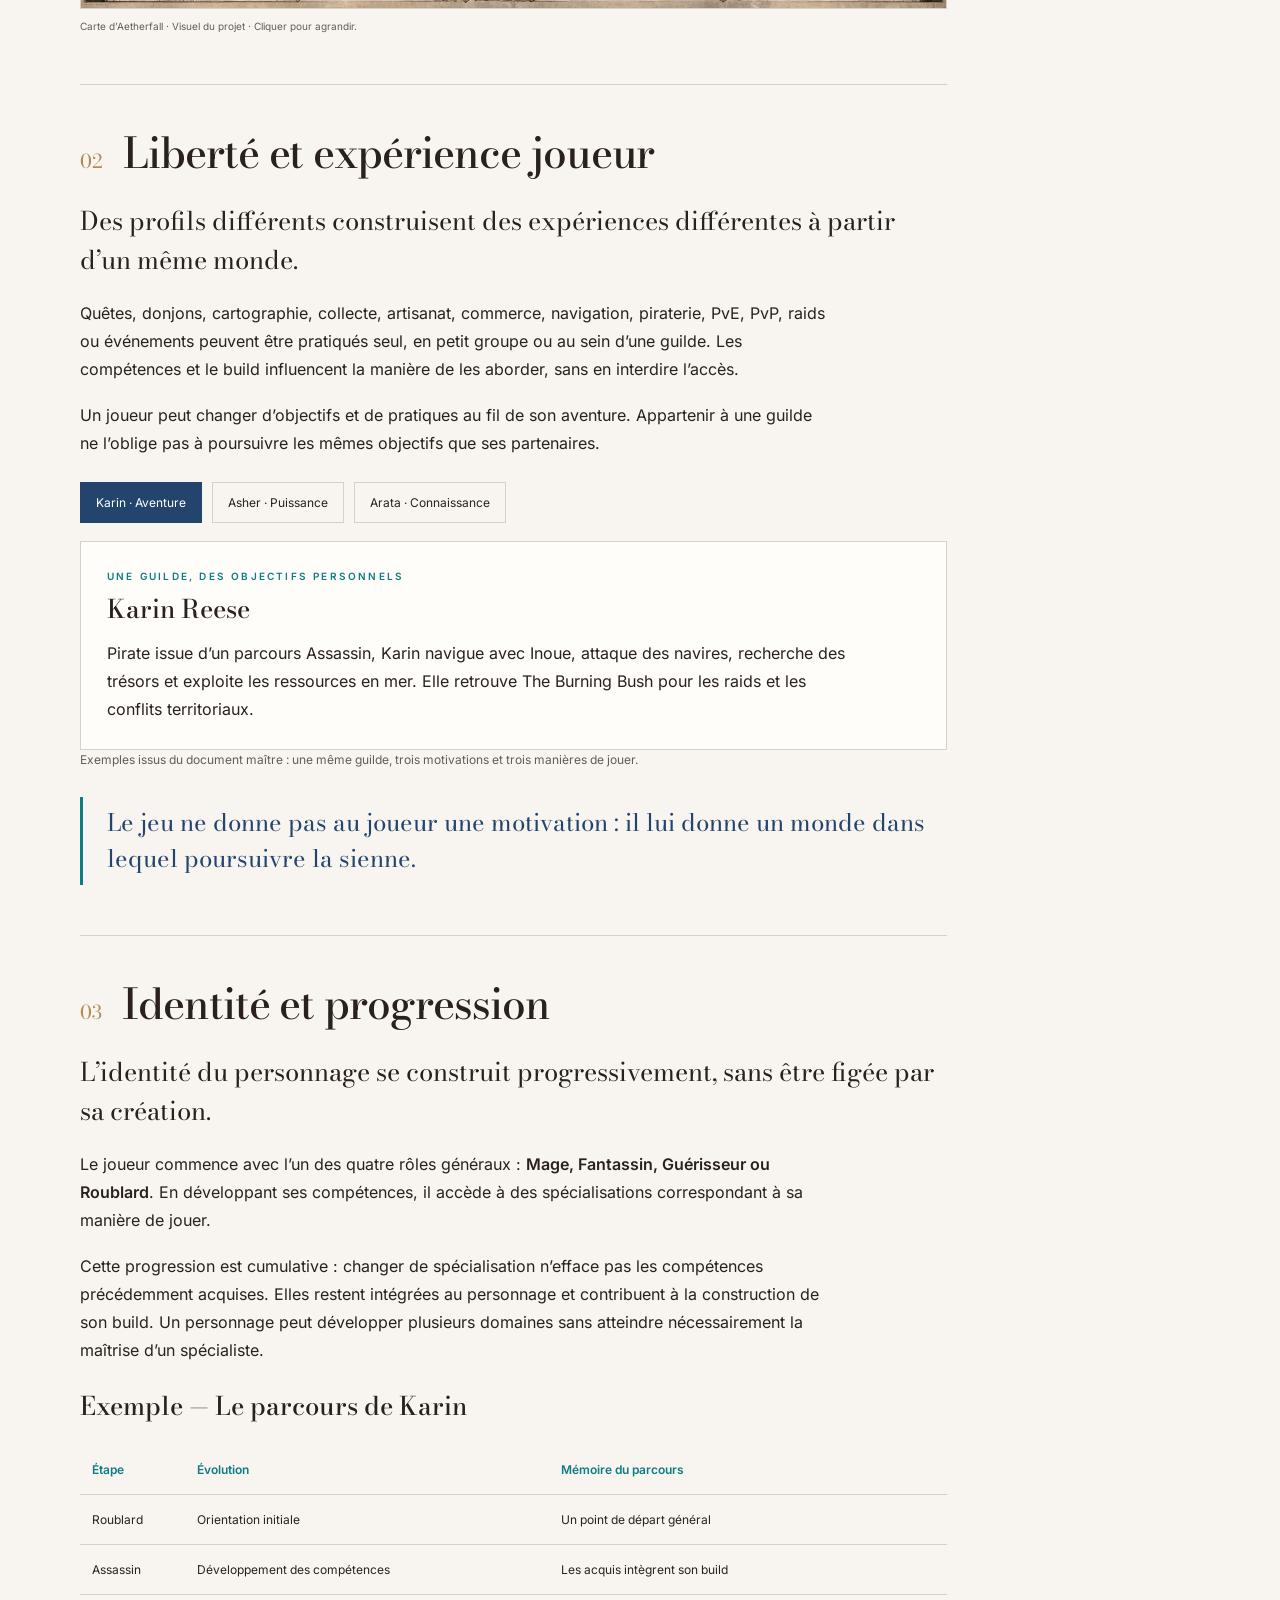
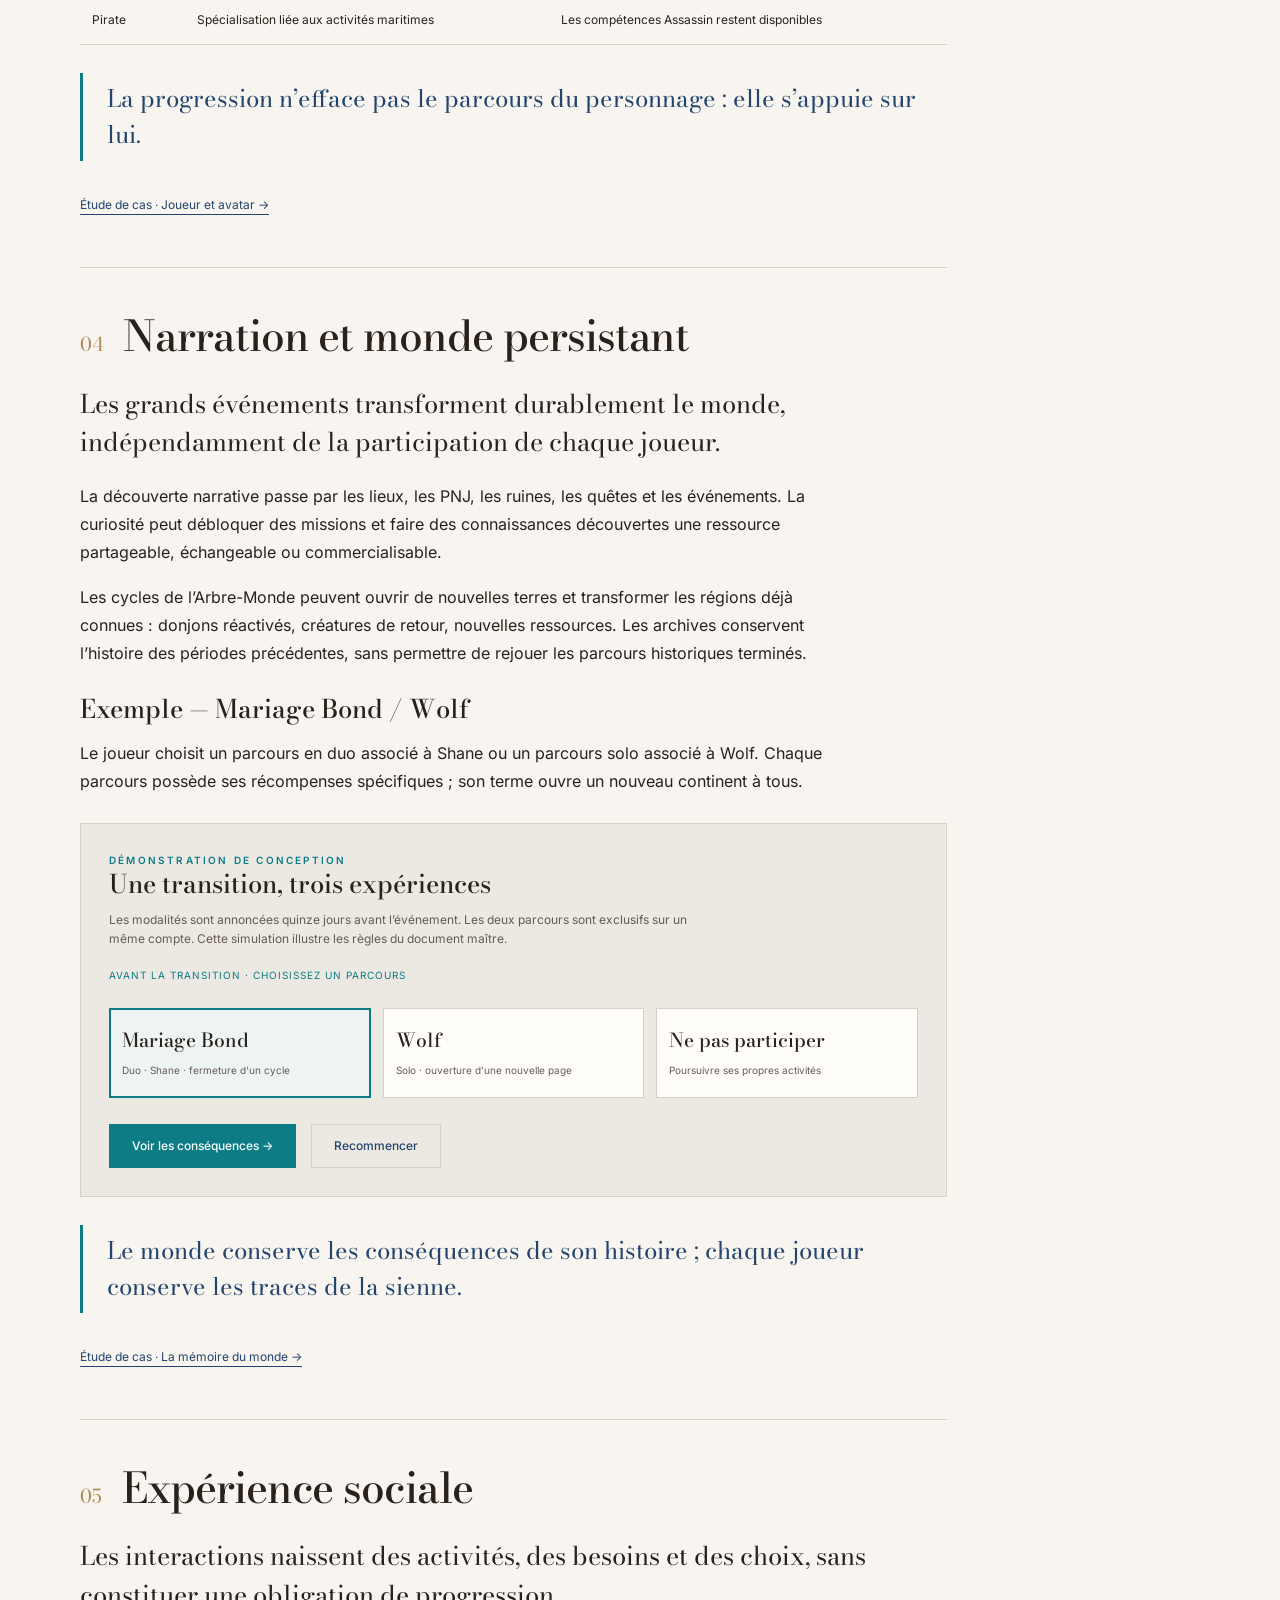
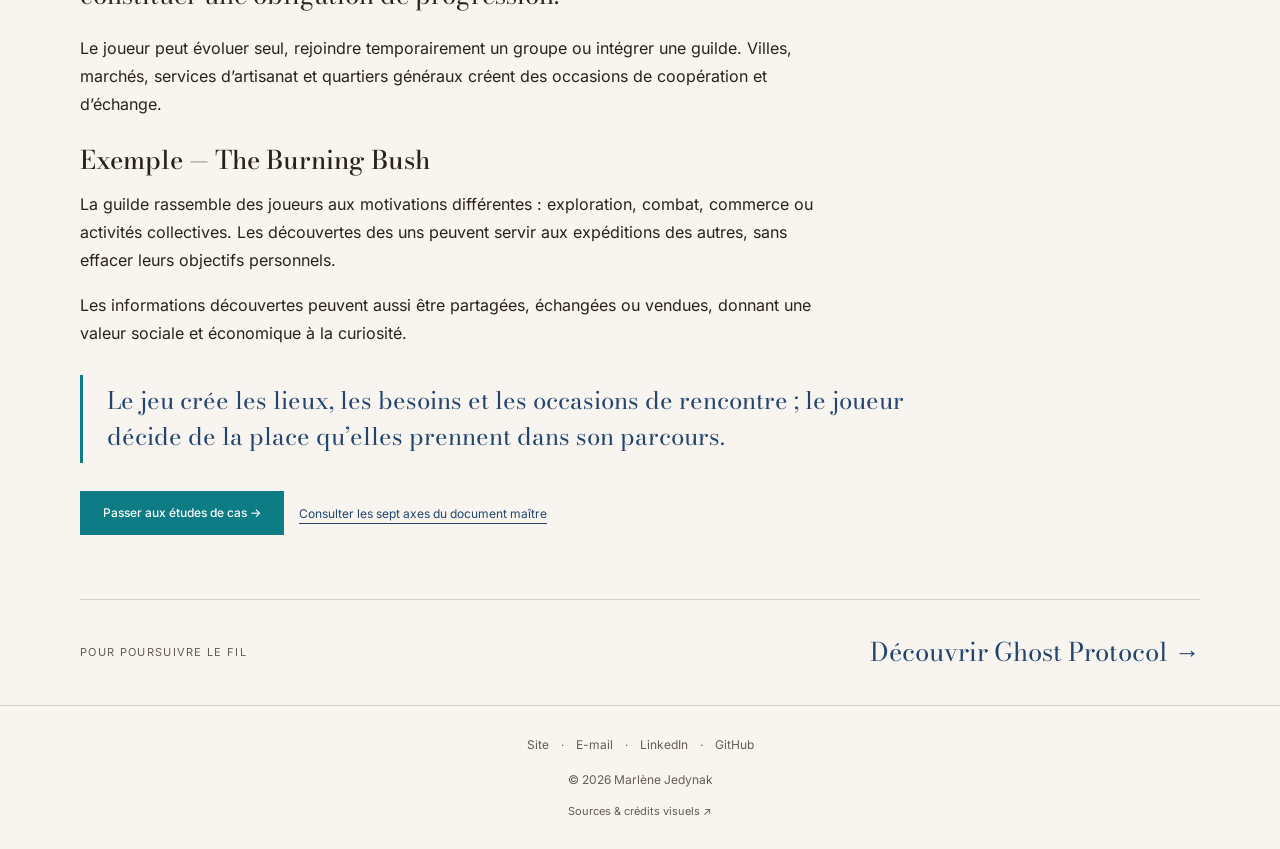
==== commit 462b83a7: "Portfolio V1.0 - Publication officielle" ====
--- a/aetherfall.html
+++ b/aetherfall.html
@@ -1,6 +1,294 @@
 <!DOCTYPE html>
-<html lang="fr"><head><meta charset="utf-8"><meta name="viewport" content="width=device-width,initial-scale=1"><meta name="robots" content="noindex,nofollow"><meta name="description" content="Portfolio de Narrative Design de Marlène Jedynak : Horey, Aetherfall, systèmes et études de cas."><meta name="color-scheme" content="light"><title>Aetherfall — Portfolio Narrative Design</title><link rel="icon" href="assets/favicon.svg" type="image/svg+xml"><link rel="stylesheet" href="style.css"><link rel="stylesheet" href="fonts.css"><script defer src="app.js"></script><noscript><style>[role=tabpanel][hidden]{display:block!important}[role=tablist],.simulation{display:none!important}</style></noscript></head><body>
-<a class="skip" href="#main">Aller au contenu</a><header class="topbar"><div class="topbar-inner"><a class="brand" href="index.html" aria-label="Marlène Jedynak, accueil du portfolio"><span class="brand-symbol" aria-hidden="true">M</span><span><strong>Marlène Jedynak</strong><small>Narrative Design &amp; Writing</small></span></a><nav class="desktop-nav" aria-label="Navigation principale"><a href="index.html">Accueil</a><a href="horey.html">Horey</a><a href="aetherfall.html" aria-current="page">Aetherfall</a><a href="etudes-de-cas.html">Études de cas</a><a href="methode.html">Méthode</a><a href="documentation.html">Documentation</a></nav><details class="mobile-nav"><summary>Menu</summary><nav aria-label="Navigation mobile"><a href="index.html">Accueil</a><a href="horey.html">Horey</a><a href="aetherfall.html" aria-current="page">Aetherfall</a><a href="etudes-de-cas.html">Études de cas</a><a href="methode.html">Méthode</a><a href="documentation.html">Documentation</a></nav></details><span class="private">Version privée</span></div><div class="progress" aria-hidden="true"><span></span></div></header>
-<main class="shell" id="main"><header class="page-header"><nav class="breadcrumbs" aria-label="Fil d’Ariane"><a href="index.html">Portfolio</a><span aria-hidden="true">/</span><span aria-current="page">Aetherfall</span></nav><p class="eyebrow">Projet de jeu · MMORPG fantasy fictif</p><h1>Aetherfall</h1><p class="lead">Le monde poursuit son histoire ; le joueur choisit la sienne.</p></header><div class="page-grid"><div class="content"><section id="vision" class="content-section" data-section><div class="section-heading"><span class="number">01</span><h2>Vision du jeu</h2></div><p class="lead">Aetherfall est un MMORPG fantasy persistant conçu autour de la liberté de parcours.</p><p>Le jeu propose un monde ouvert à l’exploration, dans lequel chaque joueur construit sa propre expérience selon ses motivations, ses découvertes et ses choix. Après un tutoriel à Yiri, le joueur peut librement s’orienter vers les activités qui l’intéressent : exploration, combat, artisanat, commerce, coopération, compétition ou événements narratifs.</p><p>Développé par <strong>Silver Oak Tree</strong>, Aetherfall possède un monde en création permanente. Au cœur de Yiri s’élève l’Arbre-Monde, origine de toute création et point d’entrée de chaque nouveau joueur. Après l’introduction guidée, Nerize constitue son point de chute pour poursuivre l’aventure.</p><blockquote class="principle">Le monde poursuit son histoire ; le joueur choisit la sienne.</blockquote><figure class="visual"><button type="button" class="image-button" data-enlarge="Carte d’Aetherfall · Visuel du projet" aria-label="Agrandir : Carte des territoires d’Aetherfall, de Yiri aux régions à explorer"><img src="assets/aetherfall-map.webp" alt="Carte des territoires d’Aetherfall, de Yiri aux régions à explorer" loading="lazy"></button><figcaption>Carte d’Aetherfall · Visuel du projet · Cliquer pour agrandir.</figcaption></figure></section><section id="liberte" class="content-section" data-section><div class="section-heading"><span class="number">02</span><h2>Liberté et expérience joueur</h2></div><p class="lead">Des profils différents construisent des expériences différentes à partir d’un même monde.</p><p>Quêtes, donjons, cartographie, collecte, artisanat, commerce, navigation, piraterie, PvE, PvP, raids ou événements peuvent être pratiqués seul, en petit groupe ou au sein d’une guilde. Les compétences et le build influencent la manière de les aborder, sans en interdire l’accès.</p><p>Un joueur peut changer d’objectifs et de pratiques au fil de son aventure. Appartenir à une guilde ne l’oblige pas à poursuivre les mêmes objectifs que ses partenaires.</p><div data-tabs><div class="tabs" role="tablist" aria-label="Comparer les motivations des joueurs"><button id="tab-karin" role="tab" aria-controls="profile-karin" aria-selected="true" type="button">Karin · Aventure</button><button id="tab-asher" role="tab" aria-controls="profile-asher" aria-selected="false" tabindex="-1" type="button">Asher · Puissance</button><button id="tab-arata" role="tab" aria-controls="profile-arata" aria-selected="false" tabindex="-1" type="button">Arata · Connaissance</button></div><div id="profile-karin" class="panel" role="tabpanel" aria-labelledby="tab-karin"><p class="kicker">Une guilde, des objectifs personnels</p><h3>Karin Reese</h3><p>Pirate issue d’un parcours Assassin, Karin navigue avec Inoue, attaque des navires, recherche des trésors et exploite les ressources en mer. Elle retrouve The Burning Bush pour les raids et les conflits territoriaux.</p></div><div id="profile-asher" class="panel" role="tabpanel" aria-labelledby="tab-asher" hidden><p class="kicker">Information et progression</p><h3>Asher Kline</h3><p>Mage, Asher recherche surtout la puissance. Il collecte des informations qui peuvent le conduire vers des objets intéressants, revend certaines découvertes et rejoint ponctuellement un groupe lorsque leurs objectifs servent les siens.</p></div><div id="profile-arata" class="panel" role="tabpanel" aria-labelledby="tab-arata" hidden><p class="kicker">Observer, cartographier, relier</p><h3>Arata Matsumoto</h3><p>Joueur depuis cinq ans et membre de The Burning Bush, Arata conserve ses habitudes solo. Il explore, collecte des informations, cartographie ses découvertes et construit des théories ; il rejoint aussi des activités collectives lorsqu’elles l’intéressent.</p></div></div><p class="note">Exemples issus du document maître : une même guilde, trois motivations et trois manières de jouer.</p><blockquote class="principle">Le jeu ne donne pas au joueur une motivation : il lui donne un monde dans lequel poursuivre la sienne.</blockquote></section><section id="identite" class="content-section" data-section><div class="section-heading"><span class="number">03</span><h2>Identité et progression</h2></div><p class="lead">L’identité du personnage se construit progressivement, sans être figée par sa création.</p><p>Le joueur commence avec l’un des quatre rôles généraux : <strong>Mage, Fantassin, Guérisseur ou Roublard</strong>. En développant ses compétences, il accède à des spécialisations correspondant à sa manière de jouer.</p><p>Cette progression est cumulative : changer de spécialisation n’efface pas les compétences précédemment acquises. Elles restent intégrées au personnage et contribuent à la construction de son build. Un personnage peut développer plusieurs domaines sans atteindre nécessairement la maîtrise d’un spécialiste.</p><h3>Exemple — Le parcours de Karin</h3><div class="table-wrap"><table><caption class="screen-reader">La progression cumulative de Karin</caption><thead><tr><th>Étape</th><th>Évolution</th><th>Mémoire du parcours</th></tr></thead><tbody><tr><td>Roublard</td><td>Orientation initiale</td><td>Un point de départ général</td></tr><tr><td>Assassin</td><td>Développement des compétences</td><td>Les acquis intègrent son build</td></tr><tr><td>Pirate</td><td>Spécialisation liée aux activités maritimes</td><td>Les compétences Assassin restent disponibles</td></tr></tbody></table></div><blockquote class="principle">La progression n’efface pas le parcours du personnage : elle s’appuie sur lui.</blockquote><a class="text-link" href="etudes-de-cas.html#joueur-avatar">Étude de cas · Joueur et avatar →</a></section><section id="persistance" class="content-section" data-section><div class="section-heading"><span class="number">04</span><h2>Narration et monde persistant</h2></div><p class="lead">Les grands événements transforment durablement le monde, indépendamment de la participation de chaque joueur.</p><p>La découverte narrative passe par les lieux, les PNJ, les ruines, les quêtes et les événements. La curiosité peut débloquer des missions et faire des connaissances découvertes une ressource partageable, échangeable ou commercialisable.</p><p>Les cycles de l’Arbre-Monde peuvent ouvrir de nouvelles terres et transformer les régions déjà connues : donjons réactivés, créatures de retour, nouvelles ressources. Les archives conservent l’histoire des périodes précédentes, sans permettre de rejouer les parcours historiques terminés.</p><h3>Exemple — Mariage Bond / Wolf</h3><p>Le joueur choisit un parcours en duo associé à Shane ou un parcours solo associé à Wolf. Chaque parcours possède ses récompenses spécifiques ; son terme ouvre un nouveau continent à tous.</p><div class="simulation" id="event-simulation"><p class="kicker">Démonstration de conception</p><h3>Une transition, trois expériences</h3><p class="note">Les modalités sont annoncées quinze jours avant l’événement. Les deux parcours sont exclusifs sur un même compte. Cette simulation illustre les règles du document maître.</p><p class="stage" id="event-stage">Avant la transition · choisissez un parcours</p><div class="choice-grid" role="group" aria-label="Choisir une participation à l’événement"><button type="button" data-choice="bond" aria-pressed="true"><strong>Mariage Bond</strong><span>Duo · Shane · fermeture d’un cycle</span></button><button type="button" data-choice="wolf" aria-pressed="false"><strong>Wolf</strong><span>Solo · ouverture d’une nouvelle page</span></button><button type="button" data-choice="none" aria-pressed="false"><strong>Ne pas participer</strong><span>Poursuivre ses propres activités</span></button></div><div class="actions"><button type="button" class="button" id="advance-event">Voir les conséquences →</button><button type="button" class="button secondary" id="reset-event">Recommencer</button></div><div id="event-result" class="event-result" aria-live="polite" hidden><p class="kicker">Pour tout le monde</p><h4>Le nouveau continent devient accessible.</h4><p>Shane meurt, Wolf apparaît et le monde entre dans un nouveau cycle. Le territoire s’ouvre à tous, y compris aux joueurs qui n’ont participé à aucun parcours.</p><p class="kicker">Sur votre compte</p><h4 id="event-personal-title"></h4><p id="event-personal"></p><p class="note">Les parcours historiques terminés ne sont pas rejouables. Deux comptes distincts conservent des historiques séparés et ne peuvent pas être fusionnés.</p></div></div><blockquote class="principle">Le monde conserve les conséquences de son histoire ; chaque joueur conserve les traces de la sienne.</blockquote><a class="text-link" href="etudes-de-cas.html#monde-persistant">Étude de cas · La mémoire du monde →</a></section><section id="social" class="content-section" data-section><div class="section-heading"><span class="number">05</span><h2>Expérience sociale</h2></div><p class="lead">Les interactions naissent des activités, des besoins et des choix, sans constituer une obligation de progression.</p><p>Le joueur peut évoluer seul, rejoindre temporairement un groupe ou intégrer une guilde. Villes, marchés, services d’artisanat et quartiers généraux créent des occasions de coopération et d’échange.</p><h3>Exemple — The Burning Bush</h3><p>La guilde rassemble des joueurs aux motivations différentes : exploration, combat, commerce ou activités collectives. Les découvertes des uns peuvent servir aux expéditions des autres, sans effacer leurs objectifs personnels.</p><p>Les informations découvertes peuvent aussi être partagées, échangées ou vendues, donnant une valeur sociale et économique à la curiosité.</p><blockquote class="principle">Le jeu crée les lieux, les besoins et les occasions de rencontre ; le joueur décide de la place qu’elles prennent dans son parcours.</blockquote><div class="actions"><a class="button" href="etudes-de-cas.html">Passer aux études de cas →</a><a class="text-link" href="documentation.html">Consulter les sept axes du document maître</a></div></section></div><aside class="toc" aria-label="Sommaire de la page"><p>Dans cette page</p><ol><li><a href="#vision">1 · Vision</a></li><li><a href="#liberte">2 · Expérience joueur</a></li><li><a href="#identite">3 · Identité & progression</a></li><li><a href="#persistance">4 · Monde persistant</a></li><li><a href="#social">5 · Expérience sociale</a></li></ol><a class="back" href="index.html">← Retour au sommaire</a></aside></div><div class="continuation"><p>Pour poursuivre le fil</p><a href="etudes-de-cas.html">Comprendre les choix de conception <span aria-hidden="true">→</span></a></div><noscript><p class="note">Les textes, le sommaire et les documents restent accessibles. Activez JavaScript pour les filtres, les onglets et la simulation.</p></noscript></main>
-<footer class="footer"><div class="shell footer-inner"><div>© 2026 Marlène Jedynak<small>Aetherfall et Horey : univers fictifs · Portfolio Narrative Design</small></div><a href="methode.html#credits">Sources &amp; crédits visuels ↗</a></div></footer>
-<dialog id="image-dialog" class="lightbox" aria-labelledby="image-caption"><button class="close" type="button" aria-label="Fermer l’image agrandie">Fermer ×</button><img src="assets/horey-map.webp" alt=""><p id="image-caption"></p></dialog></body></html>+<html lang="fr">
+
+<head>
+    <meta charset="utf-8">
+    <meta name="viewport" content="width=device-width,initial-scale=1">
+    <meta name="robots" content="index,follow">
+    <meta name="description"
+        content="Portfolio de Narrative Design de Marlène Jedynak : Horey, Aetherfall, Ghost Protocol, systèmes et études de cas.">
+    <meta name="color-scheme" content="light">
+    <title>Aetherfall — Portfolio Narrative Design</title>
+    <link rel="icon" href="assets/favicon.svg" type="image/svg+xml">
+    <link rel="stylesheet" href="style.css">
+    <link rel="stylesheet" href="fonts.css">
+    <script defer src="app.js"></script><noscript>
+        <style>
+            [role=tabpanel][hidden] {
+                display: block !important
+            }
+
+            [role=tablist],
+            .simulation {
+                display: none !important
+            }
+        </style>
+    </noscript>
+</head>
+
+<body>
+    <a class="skip" href="#main">Aller au contenu</a>
+    <header class="topbar">
+        <div class="topbar-inner"><a class="brand" href="index.html"
+                aria-label="Marlène Jedynak, accueil du portfolio"><span class="brand-symbol"
+                    aria-hidden="true">M</span><span><strong>Marlène Jedynak</strong><small>Narrative Design &amp;
+                        Writing</small></span></a>
+            <nav class="desktop-nav" aria-label="Navigation principale"><a href="index.html">Accueil</a><a
+                    href="horey.html">Horey</a><a href="aetherfall.html" aria-current="page">Aetherfall</a><a href="ghost-protocol-projet.html">Ghost Protocol</a><a
+                    href="etudes-de-cas.html">Études de cas</a><a href="methode.html">Méthode</a><a
+                    href="documentation.html">Documentation</a></nav>
+            <details class="mobile-nav">
+                <summary>Menu</summary>
+                <nav aria-label="Navigation mobile"><a href="index.html">Accueil</a><a href="horey.html">Horey</a><a
+                        href="aetherfall.html" aria-current="page">Aetherfall</a><a href="ghost-protocol-projet.html">Ghost Protocol</a><a href="etudes-de-cas.html">Études de
+                        cas</a><a href="methode.html">Méthode</a><a href="documentation.html">Documentation</a></nav>
+            </details>
+        </div>
+        <div class="progress" aria-hidden="true"><span></span></div>
+    </header>
+    <main class="shell" id="main">
+        <header class="page-header">
+            <nav class="breadcrumbs" aria-label="Fil d’Ariane"><a href="index.html">Portfolio</a><span
+                    aria-hidden="true">/</span><span aria-current="page">Aetherfall</span></nav>
+            <p class="eyebrow">Projet de jeu · MMORPG fantasy fictif</p>
+            <h1>Aetherfall</h1>
+            <p class="lead">Le monde poursuit son histoire ; le joueur choisit la sienne.</p>
+        </header>
+        <div class="page-grid">
+            <div class="content">
+                <section id="vision" class="content-section" data-section>
+                    <div class="section-heading"><span class="number">01</span>
+                        <h2>Vision du jeu</h2>
+                    </div>
+                    <p class="lead">Aetherfall est un MMORPG fantasy persistant conçu autour de la liberté de parcours.
+                    </p>
+                    <p>Le jeu propose un monde ouvert à l’exploration, dans lequel chaque joueur construit sa propre
+                        expérience selon ses motivations, ses découvertes et ses choix. Après un tutoriel à Yiri, le
+                        joueur peut librement s’orienter vers les activités qui l’intéressent : exploration, combat,
+                        artisanat, commerce, coopération, compétition ou événements narratifs.</p>
+                    <p>Développé par <strong>Silver Oak Tree</strong>, Aetherfall possède un monde en création
+                        permanente. Au cœur de Yiri s’élève l’Arbre-Monde, origine de toute création et point d’entrée
+                        de chaque nouveau joueur. Après l’introduction guidée, Nerize constitue son point de chute pour
+                        poursuivre l’aventure.</p>
+                    <blockquote class="principle">Le monde poursuit son histoire ; le joueur choisit la sienne.
+                    </blockquote>
+                    <figure class="visual"><button type="button" class="image-button"
+                            data-enlarge="Carte d’Aetherfall · Visuel du projet"
+                            aria-label="Agrandir : Carte des territoires d’Aetherfall, de Yiri aux régions à explorer"><img
+                                src="assets/aetherfall-map.webp"
+                                alt="Carte des territoires d’Aetherfall, de Yiri aux régions à explorer"
+                                loading="lazy"></button>
+                        <figcaption>Carte d’Aetherfall · Visuel du projet · Cliquer pour agrandir.</figcaption>
+                    </figure>
+                </section>
+                <section id="liberte" class="content-section" data-section>
+                    <div class="section-heading"><span class="number">02</span>
+                        <h2>Liberté et expérience joueur</h2>
+                    </div>
+                    <p class="lead">Des profils différents construisent des expériences différentes à partir d’un même
+                        monde.</p>
+                    <p>Quêtes, donjons, cartographie, collecte, artisanat, commerce, navigation, piraterie, PvE, PvP,
+                        raids ou événements peuvent être pratiqués seul, en petit groupe ou au sein d’une guilde. Les
+                        compétences et le build influencent la manière de les aborder, sans en interdire l’accès.</p>
+                    <p>Un joueur peut changer d’objectifs et de pratiques au fil de son aventure. Appartenir à une
+                        guilde ne l’oblige pas à poursuivre les mêmes objectifs que ses partenaires.</p>
+                    <div data-tabs>
+                        <div class="tabs" role="tablist" aria-label="Comparer les motivations des joueurs"><button
+                                id="tab-karin" role="tab" aria-controls="profile-karin" aria-selected="true"
+                                type="button">Karin · Aventure</button><button id="tab-asher" role="tab"
+                                aria-controls="profile-asher" aria-selected="false" tabindex="-1" type="button">Asher ·
+                                Puissance</button><button id="tab-arata" role="tab" aria-controls="profile-arata"
+                                aria-selected="false" tabindex="-1" type="button">Arata · Connaissance</button></div>
+                        <div id="profile-karin" class="panel" role="tabpanel" aria-labelledby="tab-karin">
+                            <p class="kicker">Une guilde, des objectifs personnels</p>
+                            <h3>Karin Reese</h3>
+                            <p>Pirate issue d’un parcours Assassin, Karin navigue avec Inoue, attaque des navires,
+                                recherche des trésors et exploite les ressources en mer. Elle retrouve The Burning Bush
+                                pour les raids et les conflits territoriaux.</p>
+                        </div>
+                        <div id="profile-asher" class="panel" role="tabpanel" aria-labelledby="tab-asher" hidden>
+                            <p class="kicker">Information et progression</p>
+                            <h3>Asher Kline</h3>
+                            <p>Mage, Asher recherche surtout la puissance. Il collecte des informations qui peuvent le
+                                conduire vers des objets intéressants, revend certaines découvertes et rejoint
+                                ponctuellement un groupe lorsque leurs objectifs servent les siens.</p>
+                        </div>
+                        <div id="profile-arata" class="panel" role="tabpanel" aria-labelledby="tab-arata" hidden>
+                            <p class="kicker">Observer, cartographier, relier</p>
+                            <h3>Arata Matsumoto</h3>
+                            <p>Joueur depuis cinq ans et membre de The Burning Bush, Arata conserve ses habitudes solo.
+                                Il explore, collecte des informations, cartographie ses découvertes et construit des
+                                théories ; il rejoint aussi des activités collectives lorsqu’elles l’intéressent.</p>
+                        </div>
+                    </div>
+                    <p class="note">Exemples issus du document maître : une même guilde, trois motivations et trois
+                        manières de jouer.</p>
+                    <blockquote class="principle">Le jeu ne donne pas au joueur une motivation : il lui donne un monde
+                        dans lequel poursuivre la sienne.</blockquote>
+                </section>
+                <section id="identite" class="content-section" data-section>
+                    <div class="section-heading"><span class="number">03</span>
+                        <h2>Identité et progression</h2>
+                    </div>
+                    <p class="lead">L’identité du personnage se construit progressivement, sans être figée par sa
+                        création.</p>
+                    <p>Le joueur commence avec l’un des quatre rôles généraux : <strong>Mage, Fantassin, Guérisseur ou
+                            Roublard</strong>. En développant ses compétences, il accède à des spécialisations
+                        correspondant à sa manière de jouer.</p>
+                    <p>Cette progression est cumulative : changer de spécialisation n’efface pas les compétences
+                        précédemment acquises. Elles restent intégrées au personnage et contribuent à la construction de
+                        son build. Un personnage peut développer plusieurs domaines sans atteindre nécessairement la
+                        maîtrise d’un spécialiste.</p>
+                    <h3>Exemple — Le parcours de Karin</h3>
+                    <div class="table-wrap">
+                        <table>
+                            <caption class="screen-reader">La progression cumulative de Karin</caption>
+                            <thead>
+                                <tr>
+                                    <th>Étape</th>
+                                    <th>Évolution</th>
+                                    <th>Mémoire du parcours</th>
+                                </tr>
+                            </thead>
+                            <tbody>
+                                <tr>
+                                    <td>Roublard</td>
+                                    <td>Orientation initiale</td>
+                                    <td>Un point de départ général</td>
+                                </tr>
+                                <tr>
+                                    <td>Assassin</td>
+                                    <td>Développement des compétences</td>
+                                    <td>Les acquis intègrent son build</td>
+                                </tr>
+                                <tr>
+                                    <td>Pirate</td>
+                                    <td>Spécialisation liée aux activités maritimes</td>
+                                    <td>Les compétences Assassin restent disponibles</td>
+                                </tr>
+                            </tbody>
+                        </table>
+                    </div>
+                    <blockquote class="principle">La progression n’efface pas le parcours du personnage : elle s’appuie
+                        sur lui.</blockquote><a class="text-link" href="etudes-de-cas.html#joueur-avatar">Étude de cas ·
+                        Joueur et avatar →</a>
+                </section>
+                <section id="persistance" class="content-section" data-section>
+                    <div class="section-heading"><span class="number">04</span>
+                        <h2>Narration et monde persistant</h2>
+                    </div>
+                    <p class="lead">Les grands événements transforment durablement le monde, indépendamment de la
+                        participation de chaque joueur.</p>
+                    <p>La découverte narrative passe par les lieux, les PNJ, les ruines, les quêtes et les événements.
+                        La curiosité peut débloquer des missions et faire des connaissances découvertes une ressource
+                        partageable, échangeable ou commercialisable.</p>
+                    <p>Les cycles de l’Arbre-Monde peuvent ouvrir de nouvelles terres et transformer les régions déjà
+                        connues : donjons réactivés, créatures de retour, nouvelles ressources. Les archives conservent
+                        l’histoire des périodes précédentes, sans permettre de rejouer les parcours historiques
+                        terminés.</p>
+                    <h3>Exemple — Mariage Bond / Wolf</h3>
+                    <p>Le joueur choisit un parcours en duo associé à Shane ou un parcours solo associé à Wolf. Chaque
+                        parcours possède ses récompenses spécifiques ; son terme ouvre un nouveau continent à tous.</p>
+                    <div class="simulation" id="event-simulation">
+                        <p class="kicker">Démonstration de conception</p>
+                        <h3>Une transition, trois expériences</h3>
+                        <p class="note">Les modalités sont annoncées quinze jours avant l’événement. Les deux parcours
+                            sont exclusifs sur un même compte. Cette simulation illustre les règles du document maître.
+                        </p>
+                        <p class="stage" id="event-stage">Avant la transition · choisissez un parcours</p>
+                        <div class="choice-grid" role="group" aria-label="Choisir une participation à l’événement">
+                            <button type="button" data-choice="bond" aria-pressed="true"><strong>Mariage
+                                    Bond</strong><span>Duo · Shane · fermeture d’un cycle</span></button><button
+                                type="button" data-choice="wolf" aria-pressed="false"><strong>Wolf</strong><span>Solo ·
+                                    ouverture d’une nouvelle page</span></button><button type="button"
+                                data-choice="none" aria-pressed="false"><strong>Ne pas
+                                    participer</strong><span>Poursuivre ses propres activités</span></button></div>
+                        <div class="actions"><button type="button" class="button" id="advance-event">Voir les
+                                conséquences →</button><button type="button" class="button secondary"
+                                id="reset-event">Recommencer</button></div>
+                        <div id="event-result" class="event-result" aria-live="polite" hidden>
+                            <p class="kicker">Pour tout le monde</p>
+                            <h4>Le nouveau continent devient accessible.</h4>
+                            <p>Shane meurt, Wolf apparaît et le monde entre dans un nouveau cycle. Le territoire s’ouvre
+                                à tous, y compris aux joueurs qui n’ont participé à aucun parcours.</p>
+                            <p class="kicker">Sur votre compte</p>
+                            <h4 id="event-personal-title"></h4>
+                            <p id="event-personal"></p>
+                            <p class="note">Les parcours historiques terminés ne sont pas rejouables. Deux comptes
+                                distincts conservent des historiques séparés et ne peuvent pas être fusionnés.</p>
+                        </div>
+                    </div>
+                    <blockquote class="principle">Le monde conserve les conséquences de son histoire ; chaque joueur
+                        conserve les traces de la sienne.</blockquote><a class="text-link"
+                        href="etudes-de-cas.html#monde-persistant">Étude de cas · La mémoire du monde →</a>
+                </section>
+                <section id="social" class="content-section" data-section>
+                    <div class="section-heading"><span class="number">05</span>
+                        <h2>Expérience sociale</h2>
+                    </div>
+                    <p class="lead">Les interactions naissent des activités, des besoins et des choix, sans constituer
+                        une obligation de progression.</p>
+                    <p>Le joueur peut évoluer seul, rejoindre temporairement un groupe ou intégrer une guilde. Villes,
+                        marchés, services d’artisanat et quartiers généraux créent des occasions de coopération et
+                        d’échange.</p>
+                    <h3>Exemple — The Burning Bush</h3>
+                    <p>La guilde rassemble des joueurs aux motivations différentes : exploration, combat, commerce ou
+                        activités collectives. Les découvertes des uns peuvent servir aux expéditions des autres, sans
+                        effacer leurs objectifs personnels.</p>
+                    <p>Les informations découvertes peuvent aussi être partagées, échangées ou vendues, donnant une
+                        valeur sociale et économique à la curiosité.</p>
+                    <blockquote class="principle">Le jeu crée les lieux, les besoins et les occasions de rencontre ; le
+                        joueur décide de la place qu’elles prennent dans son parcours.</blockquote>
+                    <div class="actions"><a class="button" href="etudes-de-cas.html">Passer aux études de cas →</a><a
+                            class="text-link" href="documentation.html">Consulter les sept axes du document maître</a>
+                    </div>
+                </section>
+            </div>
+            <aside class="toc" aria-label="Sommaire de la page">
+                <p>Dans cette page</p>
+                <ol>
+                    <li><a href="#vision">1 · Vision</a></li>
+                    <li><a href="#liberte">2 · Expérience joueur</a></li>
+                    <li><a href="#identite">3 · Identité & progression</a></li>
+                    <li><a href="#persistance">4 · Monde persistant</a></li>
+                    <li><a href="#social">5 · Expérience sociale</a></li>
+                </ol><a class="back" href="index.html">← Retour au sommaire</a>
+            </aside>
+        </div>
+        <div class="continuation">
+            <p>Pour poursuivre le fil</p><a href="ghost-protocol-projet.html">Découvrir Ghost Protocol <span
+                    aria-hidden="true">→</span></a>
+        </div><noscript>
+            <p class="note">Les textes, le sommaire et les documents restent accessibles. Activez JavaScript pour les
+                filtres, les onglets et la simulation.</p>
+        </noscript>
+    </main>
+    <footer class="site-footer">
+  <div class="footer-links">
+    <a href="https://lalanternedelombre.fr/" target="_blank" rel="noopener noreferrer">Site</a>
+    <span aria-hidden="true">·</span>
+
+    <a href="mailto:sylviewozny@gmx.fr">E-mail</a>
+    <span aria-hidden="true">·</span>
+
+    <a href="https://www.linkedin.com/in/sylvie-wozny-b9975b333/" target="_blank" rel="noopener noreferrer">LinkedIn</a>
+    <span aria-hidden="true">·</span>
+
+    <a href="https://marlenejedynak.github.io/" target="_blank" rel="noopener noreferrer">GitHub</a>
+  </div>
+
+  <p class="footer-copyright">
+    © <span id="current-year">2026</span> Marlène Jedynak
+  </p>
+
+  <a href="methode.html#credits" class="footer-credits">
+    Sources &amp; crédits visuels ↗
+  </a>
+</footer>
+    <dialog id="image-dialog" class="lightbox" aria-labelledby="image-caption"><button class="close" type="button"
+            aria-label="Fermer l’image agrandie">Fermer ×</button><img src="assets/horey-map.webp" alt="">
+        <p id="image-caption"></p>
+    </dialog>
+</body>
+
+</html>
--- a/style.css
+++ b/style.css
@@ -1,5 +1,1611 @@
-:root{--paper:#F8F5F0;--ink:#2A211D;--blue:#23446D;--teal:#0D7C84;--gold:#B08D57;--line:#d9d0c5;--muted:#655b54;--white:#fffdfa;--title:'Bodoni Moda',Georgia,serif;--body:Inter,Arial,sans-serif}
-*{box-sizing:border-box}html{scroll-behavior:smooth;scroll-padding-top:110px}body{margin:0;background:var(--paper);color:var(--ink);font:16px/1.75 var(--body)}a{color:var(--blue);text-underline-offset:5px}button,input,select{font:inherit}button{cursor:pointer}button,a,summary,input,select{-webkit-tap-highlight-color:transparent}a:hover{color:var(--teal)}:focus-visible{outline:3px solid var(--teal);outline-offset:5px}[hidden]{display:none!important}img{max-width:100%;height:auto;display:block}h1,h2,h3,p,figure{margin:0}h1,h2,h3{font-family:var(--title);font-weight:500;line-height:1.12;text-wrap:balance}h1{font-size:clamp(2.9rem,6vw,5.2rem);letter-spacing:-.045em}h2{font-size:clamp(2rem,3.3vw,3rem);letter-spacing:-.025em}h3{font-size:1.6rem}p+p{margin-top:1.1rem}p,li{max-width:75ch}strong{font-weight:600}ul{padding-left:1.3rem}li+li{margin-top:.5rem}.skip{position:absolute;top:-100px;left:20px;background:var(--ink);color:white;padding:12px;z-index:99}.skip:focus{top:10px}.topbar{border-bottom:1px solid var(--line);position:sticky;top:0;z-index:20;background:rgba(248,245,240,.98)}.topbar-inner{max-width:1280px;margin:auto;padding:16px 40px;display:flex;gap:24px;align-items:center;justify-content:space-between}.brand{text-decoration:none;color:var(--ink);display:flex;gap:12px;align-items:center;line-height:1.2}.brand-symbol{font-family:var(--title);font-size:28px;border:1px solid var(--gold);width:42px;height:42px;display:grid;place-items:center}.brand strong{font-family:var(--title);font-size:19px;font-weight:500}.brand small{display:block;font-size:10px;letter-spacing:.17em;text-transform:uppercase;margin-top:5px;color:var(--muted)}.desktop-nav{display:flex;align-items:center;gap:24px}.desktop-nav a{text-decoration:none;font-size:12px;color:var(--muted);padding:8px 0;border-bottom:2px solid transparent}.desktop-nav a[aria-current=page]{color:var(--ink);border-color:var(--teal)}.private{display:inline-flex;align-items:center;gap:7px;font-size:10px;text-transform:uppercase;letter-spacing:.12em;border:1px solid var(--line);padding:6px 10px;white-space:nowrap}.private:before{content:'';width:5px;height:5px;border-radius:50%;background:var(--teal)}.mobile-nav{display:none}.progress{height:2px;width:100%;background:var(--line)}.progress span{display:block;height:100%;width:0;background:var(--teal)}.shell{max-width:1200px;margin:auto;padding:0 40px}.eyebrow,.kicker{font-size:10px;letter-spacing:.22em;text-transform:uppercase;color:var(--teal);font-weight:600}.page-header{padding:52px 0 38px;border-bottom:1px solid var(--line)}.breadcrumbs{font-size:11px;color:var(--muted);display:flex;gap:12px;align-items:center;margin-bottom:35px}.breadcrumbs a{color:var(--muted)}.page-header .eyebrow{margin-bottom:18px}.page-header .lead{max-width:740px;margin-top:20px}.lead{font-family:var(--title);font-size:clamp(1.3rem,2.3vw,1.6rem);line-height:1.5}.page-grid{display:grid;grid-template-columns:minmax(0,1fr) 195px;gap:58px;padding:46px 0 64px}.toc{align-self:start;position:sticky;top:120px;border-left:1px solid var(--line);padding-left:22px;font-size:12px}.toc p{font-size:9px;letter-spacing:.2em;text-transform:uppercase;color:var(--muted);margin-bottom:15px}.toc ol{list-style:none;padding:0;margin:0}.toc li+li{margin-top:14px}.toc a{text-decoration:none;color:var(--muted);display:block}.toc a[aria-current=location]{color:var(--teal);font-weight:600}.toc .back{border-top:1px solid var(--line);margin-top:24px;padding-top:18px}.content-section+.content-section{border-top:1px solid var(--line);margin-top:50px;padding-top:44px}.section-heading{display:flex;gap:20px;align-items:baseline;margin-bottom:24px}.section-heading .number{color:var(--gold);font-family:var(--title);font-size:1.2rem;flex-shrink:0}.content-section h3{margin:28px 0 15px}.content-section .lead{margin-bottom:20px}.principle{font-family:var(--title);font-size:1.5rem;line-height:1.5;color:var(--blue);border-left:3px solid var(--teal);padding:8px 0 8px 24px;margin:28px 0}.note{font-size:12px;line-height:1.6;color:var(--muted)}.actions{display:flex;align-items:center;gap:15px;flex-wrap:wrap;margin-top:26px}.button{display:inline-flex;gap:15px;justify-content:center;align-items:center;padding:12px 22px;border:1px solid var(--teal);background:var(--teal);color:white;text-decoration:none;font-size:12px;font-weight:500;line-height:1.5}.button:hover{color:white;background:#096269}.button.secondary{background:transparent;color:var(--blue);border-color:var(--line)}.button.secondary:hover{border-color:var(--teal);color:var(--teal)}.text-link{font-size:12px}.hero{display:grid;grid-template-columns:1.02fr 1fr;gap:40px;align-items:center;padding:64px 0}.hero h1{font-size:clamp(3rem,5.8vw,5rem);margin:20px 0 24px}.hero h1 em{color:var(--blue);font-weight:400}.hero-copy>p:not(.eyebrow){font-size:14px;color:var(--muted);max-width:48ch}.hero-art img{width:100%;aspect-ratio:4/5;object-fit:cover;object-position:35% center}.hero-art figcaption,.visual figcaption{font-size:10px;color:var(--muted);margin-top:10px;line-height:1.5}.hero-index{margin-top:35px;display:flex;gap:25px;font-size:10px;letter-spacing:.1em;text-transform:uppercase;color:var(--muted)}.intro-strip{display:grid;grid-template-columns:150px 1fr;gap:40px;padding:30px 0;border-top:1px solid var(--line);border-bottom:1px solid var(--line)}.intro-strip p:last-child{font-family:var(--title);font-size:1.6rem;line-height:1.5;color:var(--blue)}.section-intro{display:flex;gap:24px;align-items:end;justify-content:space-between;margin-bottom:30px}.section-intro p{font-size:12px;max-width:39ch;color:var(--muted)}.home-section{padding:54px 0}.chapters{display:grid;grid-template-columns:1fr 1fr;gap:28px}.chapter{display:grid;grid-template-columns:45% 1fr;border:1px solid var(--line);background:var(--white);text-decoration:none;color:var(--ink);min-height:255px;transition:border-color .15s}.chapter:hover{border-color:var(--teal)}.chapter img{height:100%;width:100%;object-fit:cover}.chapter-copy{padding:30px 25px;display:flex;flex-direction:column;gap:13px}.chapter h3{font-size:1.9rem}.chapter .note{font-size:11px}.chapter .arrow{margin-top:auto;color:var(--teal);font-size:12px}.route-list{border-top:1px solid var(--line)}.route-list a{display:grid;grid-template-columns:55px 1fr 1fr 25px;gap:20px;align-items:center;padding:20px 0;border-bottom:1px solid var(--line);text-decoration:none;color:var(--ink)}.route-list a:hover{color:var(--teal)}.route-list .number{font-family:var(--title);font-size:1.4rem;color:var(--gold)}.route-list strong{font-family:var(--title);font-size:1.4rem;font-weight:500}.route-list small{color:var(--muted);font-size:11px}.continuation{border-top:1px solid var(--line);padding:30px 0;display:flex;align-items:center;justify-content:space-between;gap:20px}.continuation p{font-size:11px;letter-spacing:.12em;text-transform:uppercase;color:var(--muted)}.continuation a{font-family:var(--title);font-size:1.6rem;text-decoration:none}.footer{border-top:1px solid var(--line);padding:24px 0;font-size:11px;color:var(--muted)}.footer-inner{display:flex;justify-content:space-between;align-items:center;gap:20px}.footer small{display:block;margin-top:5px;font-size:10px}.footer a{font-size:11px}.visual{margin:28px 0}.visual img{width:100%;border:1px solid var(--line)}.visual .landscape{aspect-ratio:16/10;object-fit:cover}.image-button{display:block;padding:0;background:none;border:0;width:100%;text-align:left}.image-button:hover img{outline:2px solid var(--gold);outline-offset:3px}.facts{display:grid;grid-template-columns:repeat(3,1fr);gap:22px;padding:20px 0;border-top:1px solid var(--line);border-bottom:1px solid var(--line);margin:26px 0}.facts dt{font-size:9px;letter-spacing:.15em;text-transform:uppercase;color:var(--muted)}.facts dd{font-family:var(--title);font-size:1.5rem;margin:8px 0 0;line-height:1.25}.tabs{display:flex;flex-wrap:wrap;gap:10px;margin:25px 0 18px}.tabs button,.filter{padding:9px 15px;background:transparent;border:1px solid var(--line);color:var(--ink);font-size:12px}.tabs button[aria-selected=true],.filter[aria-pressed=true]{background:var(--blue);border-color:var(--blue);color:white}.panel{border:1px solid var(--line);background:var(--white);padding:26px}.panel h3{margin:0 0 15px}.panel .kicker{margin-bottom:10px}.filters{display:flex;flex-wrap:wrap;gap:10px;margin-bottom:24px}.study{border:1px solid var(--line);background:var(--white);margin-top:18px}.study summary{list-style:none;padding:28px;cursor:pointer;display:flex;align-items:start;gap:22px}.study summary::-webkit-details-marker{display:none}.study summary .number{color:var(--gold);font-family:var(--title);font-size:1.5rem}.study summary .plus{margin-left:auto;font-size:1.5rem;color:var(--teal)}.study[open] summary .plus{transform:rotate(45deg)}.study summary p{font-size:12px;margin-top:10px;color:var(--muted)}.study-body{padding:0 28px 30px 78px}.study-body h3{font:600 10px/1.5 var(--body);letter-spacing:.12em;text-transform:uppercase;color:var(--teal);margin:22px 0 10px}.study-body p{font-size:14px}.study-body .principle{font-family:var(--title);font-size:1.35rem}.simulation{background:#ece9e3;border:1px solid var(--line);padding:28px;margin:28px 0}.simulation h3{margin:0 0 12px}.choice-grid{display:grid;grid-template-columns:repeat(3,1fr);gap:12px;margin:24px 0}.choice-grid button{background:var(--white);border:1px solid var(--line);padding:18px 12px;line-height:1.4;color:var(--ink);font-size:12px;text-align:left}.choice-grid button strong{display:block;font-family:var(--title);font-size:1.2rem;font-weight:500;margin-bottom:8px}.choice-grid button[aria-pressed=true]{border:2px solid var(--teal);padding:17px 11px;background:#edf4f2}.choice-grid button span{font-size:10px;color:var(--muted)}.event-result{border-left:3px solid var(--teal);background:var(--white);padding:20px;margin-top:20px}.event-result h4{font:500 1.35rem/1.35 var(--title);color:var(--blue);margin:0 0 10px}.event-result p{font-size:13px}.event-result .kicker{font-size:9px}.simulation .stage{font-size:10px;letter-spacing:.1em;text-transform:uppercase;color:var(--teal);margin:18px 0 8px}.two-col{display:grid;grid-template-columns:1fr 1fr;gap:28px}.two-col figure{margin:0}.gallery{display:grid;grid-template-columns:1fr 1fr;gap:20px;margin-top:25px}.gallery img{width:100%;aspect-ratio:4/3;object-fit:contain;background:#e9e6df}.gallery figcaption{font-size:11px;margin-top:10px;color:var(--muted)}.gallery figcaption strong{display:block;color:var(--ink);margin-bottom:4px}.table-wrap{overflow-x:auto;margin:24px 0}table{width:100%;border-collapse:collapse;min-width:450px;font-size:12px;text-align:left}th{font-weight:600;color:var(--teal)}td,th{padding:14px 12px;border-bottom:1px solid var(--line);vertical-align:top}.document-row{border-top:1px solid var(--line);padding:20px 0}.document-row summary{font-family:var(--title);font-size:1.45rem;cursor:pointer;color:var(--blue)}.document-row p{font-size:14px;margin-top:16px}.document-row .note{font-size:12px}.document-cover{display:flex;align-items:center;gap:25px;border:1px solid var(--line);background:var(--white);padding:28px;margin:28px 0}.document-cover .doc-icon{font-family:var(--title);font-size:2.4rem;color:var(--gold);border:1px solid var(--line);padding:13px;line-height:1}.document-cover h3{margin:0 0 8px}.document-cover .actions{margin-top:15px}.search-box{display:block;font-size:12px;color:var(--muted);margin-bottom:28px}.search-box input{display:block;width:100%;padding:12px 16px;margin-top:8px;color:var(--ink);border:1px solid var(--line);background:var(--white)}.no-results{padding:25px;background:var(--white);border:1px solid var(--line)}.process{list-style:none;padding:0;counter-reset:step}.process li{padding:20px 0;border-bottom:1px solid var(--line);display:grid;grid-template-columns:45px 1fr;gap:15px;counter-increment:step}.process li:before{content:'0' counter(step);font-family:var(--title);color:var(--gold);font-size:1.5rem}.process strong{font-family:var(--title);font-size:1.5rem;font-weight:500;display:block;margin-bottom:10px}.process p{font-size:13px}.lightbox{position:fixed;inset:0;width:100vw;height:100vh;max-width:none;max-height:none;margin:0;padding:58px 25px 20px;border:0;background:rgba(20,27,30,.97);color:white;z-index:100}.lightbox::backdrop{background:#14202c}.lightbox img{object-fit:contain;max-width:100%;max-height:calc(100vh - 125px);margin:auto}.lightbox p{font-size:12px;margin:12px auto;text-align:center;max-width:none}.lightbox .close{position:absolute;right:25px;top:14px;padding:7px 15px;border:1px solid #788088;background:none;color:white;font-size:12px}.toc-toggle{display:none}.resume{margin-top:25px;border-top:1px solid var(--line);padding-top:16px;font-size:12px}.resume a{margin-left:7px}.screen-reader{position:absolute;width:1px;height:1px;padding:0;overflow:hidden;clip:rect(0,0,0,0);white-space:nowrap;border:0}
-@media(min-width:1400px){.hero-art img{aspect-ratio:5/6}}@media(max-width:1050px){.desktop-nav{gap:15px}.topbar-inner{padding:16px 25px}.desktop-nav a{font-size:11px}.page-grid{gap:35px;grid-template-columns:minmax(0,1fr) 160px}.chapter{grid-template-columns:1fr}.chapter img{height:190px}.hero{gap:25px}}@media(max-width:850px){.desktop-nav{display:none}.mobile-nav{display:block;position:relative;margin-left:auto}.mobile-nav summary{font-size:12px;cursor:pointer;list-style:none;border:1px solid var(--line);padding:8px 14px}.mobile-nav nav{position:absolute;right:0;top:48px;width:230px;background:var(--paper);border:1px solid var(--line);padding:12px;box-shadow:0 10px 20px #2a211d10}.mobile-nav a{display:block;padding:10px 12px;font-size:13px;text-decoration:none}.mobile-nav a[aria-current=page]{color:var(--teal);background:#0d7c840a}.page-grid{grid-template-columns:minmax(0,1fr);padding-top:30px;gap:28px}.toc{grid-row:1;position:static;padding:17px 20px;border:1px solid var(--line)}.toc ol{display:flex;gap:10px 20px;flex-wrap:wrap}.toc li+li{margin:0}.toc .back{display:none}.toc p{margin-bottom:10px}.hero h1{font-size:3.6rem}.shell{padding:0 28px}.hero-art img{aspect-ratio:3/4}.route-list a{grid-template-columns:40px 1fr 1fr 20px;gap:12px}}@media(max-width:620px){body{font-size:15px}.topbar-inner{padding:12px 18px;gap:12px}.brand strong{font-size:17px}.brand small{font-size:8px;letter-spacing:.13em}.brand-symbol{width:32px;height:36px;font-size:22px}.topbar .private{display:none}.shell{padding:0 22px}.hero{grid-template-columns:1fr;padding:35px 0 40px;gap:28px}.hero h1{font-size:3.5rem;line-height:1.02}.hero-copy>p:not(.eyebrow){font-size:13px}.hero-art img{aspect-ratio:16/10;object-position:40% center}.hero-index{margin-top:25px;gap:20px}.intro-strip{grid-template-columns:1fr;gap:15px;padding:25px 0}.intro-strip p:last-child{font-size:1.45rem}.section-intro{display:block}.section-intro p{margin-top:15px}.home-section{padding:38px 0}.chapters,.two-col,.gallery{grid-template-columns:1fr}.chapter{grid-template-columns:37% 1fr;min-height:230px}.chapter img{height:100%}.chapter-copy{padding:23px 20px}.route-list a{grid-template-columns:35px 1fr 20px;gap:10px}.route-list small{grid-column:2;grid-row:2}.route-list span:last-child{grid-row:1;grid-column:3}.route-list strong{font-size:1.3rem}.page-header{padding:30px 0}.breadcrumbs{margin-bottom:27px}.page-header h1{font-size:3.3rem}.section-heading{gap:15px}.content-section h2{font-size:2.1rem}.study summary{padding:22px 18px;gap:14px}.study summary h2{font-size:1.7rem}.study-body{padding:0 20px 25px}.study-body p{font-size:13px}.simulation{padding:20px}.choice-grid{grid-template-columns:1fr}.choice-grid button strong{font-size:1.3rem;display:inline;margin-right:12px}.facts{gap:14px}.facts dd{font-size:1.2rem}.facts dt{font-size:8px}.continuation{align-items:start;flex-direction:column;gap:8px}.footer-inner{align-items:start;flex-direction:column}.document-cover{padding:22px 18px;gap:15px}.document-cover .doc-icon{font-size:1.7rem;padding:10px}.document-cover h3{font-size:1.3rem}.document-cover .button{padding:9px 13px}.panel{padding:22px}.principle{font-size:1.3rem}.visual{margin:22px 0}}
-@media(max-width:620px){.hero h1{font-size:clamp(2.25rem,10.6vw,3.5rem)}.page-header h1{font-size:clamp(2.2rem,9vw,3.3rem);overflow-wrap:anywhere}.brand{min-width:0}.brand strong{white-space:nowrap}.button{max-width:100%;text-align:center}.doc-icon{flex-shrink:0}.document-cover>div{min-width:0}.toc ol{overflow-wrap:anywhere}}
-@media(prefers-reduced-motion:reduce){html{scroll-behavior:auto}*{transition:none!important}}@media print{.topbar,.toc,.footer,.continuation,.filters,.actions,.simulation,.mobile-nav,.image-button:after{display:none!important}.shell{padding:0;max-width:none}.page-grid{display:block}.hero{display:block}.hero-art img{height:250px;object-fit:cover}.study,.document-row{break-inside:avoid}body{background:white;font-size:11pt}h1{font-size:30pt}h2{font-size:20pt}}
+:root {
+    --paper: #F8F5F0;
+    --ink: #2A211D;
+    --blue: #23446D;
+    --teal: #0D7C84;
+    --gold: #B08D57;
+    --line: #d9d0c5;
+    --muted: #655b54;
+    --white: #fffdfa;
+    --title: 'Bodoni Moda', Georgia, serif;
+    --body: Inter, Arial, sans-serif
+}
+
+* {
+    box-sizing: border-box
+}
+
+html {
+    scroll-behavior: smooth;
+    scroll-padding-top: 110px
+}
+
+body {
+    margin: 0;
+    background: var(--paper);
+    color: var(--ink);
+    font: 16px/1.75 var(--body)
+}
+
+a {
+    color: var(--blue);
+    text-underline-offset: 5px
+}
+
+button,
+input,
+select {
+    font: inherit
+}
+
+button {
+    cursor: pointer
+}
+
+button,
+a,
+summary,
+input,
+select {
+    -webkit-tap-highlight-color: transparent
+}
+
+a:hover {
+    color: var(--teal)
+}
+
+:focus-visible {
+    outline: 3px solid var(--teal);
+    outline-offset: 5px
+}
+
+[hidden] {
+    display: none !important
+}
+
+img {
+    max-width: 100%;
+    height: auto;
+    display: block
+}
+
+h1,
+h2,
+h3,
+p,
+figure {
+    margin: 0
+}
+
+h1,
+h2,
+h3 {
+    font-family: var(--title);
+    font-weight: 500;
+    line-height: 1.12;
+    text-wrap: balance
+}
+
+h1 {
+    font-size: clamp(2.9rem, 6vw, 5.2rem);
+    letter-spacing: -.045em
+}
+
+h2 {
+    font-size: clamp(2rem, 3.3vw, 3rem);
+    letter-spacing: -.025em
+}
+
+h3 {
+    font-size: 1.6rem
+}
+
+p+p {
+    margin-top: 1.1rem
+}
+
+p,
+li {
+    max-width: 75ch
+}
+
+strong {
+    font-weight: 600
+}
+
+ul {
+    padding-left: 1.3rem
+}
+
+li+li {
+    margin-top: .5rem
+}
+
+.skip {
+    position: absolute;
+    top: -100px;
+    left: 20px;
+    background: var(--ink);
+    color: white;
+    padding: 12px;
+    z-index: 99
+}
+
+.skip:focus {
+    top: 10px
+}
+
+.topbar {
+    border-bottom: 1px solid var(--line);
+    position: sticky;
+    top: 0;
+    z-index: 20;
+    background: rgba(248, 245, 240, .98)
+}
+
+.topbar-inner {
+    max-width: 1280px;
+    margin: auto;
+    padding: 16px 40px;
+    display: flex;
+    gap: 24px;
+    align-items: center;
+    justify-content: space-between
+}
+
+.brand {
+    text-decoration: none;
+    color: var(--ink);
+    display: flex;
+    gap: 12px;
+    align-items: center;
+    line-height: 1.2
+}
+
+.brand-symbol {
+    font-family: var(--title);
+    font-size: 28px;
+    border: 1px solid var(--gold);
+    width: 42px;
+    height: 42px;
+    display: grid;
+    place-items: center
+}
+
+.brand strong {
+    font-family: var(--title);
+    font-size: 19px;
+    font-weight: 500
+}
+
+.brand small {
+    display: block;
+    font-size: 10px;
+    letter-spacing: .17em;
+    text-transform: uppercase;
+    margin-top: 5px;
+    color: var(--muted)
+}
+
+.desktop-nav {
+    display: flex;
+    align-items: center;
+    gap: 24px
+}
+
+.desktop-nav a {
+    text-decoration: none;
+    font-size: 12px;
+    color: var(--muted);
+    padding: 8px 0;
+    border-bottom: 2px solid transparent
+}
+
+.desktop-nav a[aria-current=page] {
+    color: var(--ink);
+    border-color: var(--teal)
+}
+
+.private {
+    display: inline-flex;
+    align-items: center;
+    gap: 7px;
+    font-size: 10px;
+    text-transform: uppercase;
+    letter-spacing: .12em;
+    border: 1px solid var(--line);
+    padding: 6px 10px;
+    white-space: nowrap
+}
+
+.private:before {
+    content: '';
+    width: 5px;
+    height: 5px;
+    border-radius: 50%;
+    background: var(--teal)
+}
+
+.mobile-nav {
+    display: none
+}
+
+.progress {
+    height: 2px;
+    width: 100%;
+    background: var(--line)
+}
+
+.progress span {
+    display: block;
+    height: 100%;
+    width: 0;
+    background: var(--teal)
+}
+
+.shell {
+    max-width: 1200px;
+    margin: auto;
+    padding: 0 40px
+}
+
+.eyebrow,
+.kicker {
+    font-size: 10px;
+    letter-spacing: .22em;
+    text-transform: uppercase;
+    color: var(--teal);
+    font-weight: 600
+}
+
+.page-header {
+    padding: 52px 0 38px;
+    border-bottom: 1px solid var(--line)
+}
+
+.breadcrumbs {
+    font-size: 11px;
+    color: var(--muted);
+    display: flex;
+    gap: 12px;
+    align-items: center;
+    margin-bottom: 35px
+}
+
+.breadcrumbs a {
+    color: var(--muted)
+}
+
+.page-header .eyebrow {
+    margin-bottom: 18px
+}
+
+.page-header .lead {
+    max-width: 740px;
+    margin-top: 20px
+}
+
+.lead {
+    font-family: var(--title);
+    font-size: clamp(1.3rem, 2.3vw, 1.6rem);
+    line-height: 1.5
+}
+
+.page-grid {
+    display: grid;
+    grid-template-columns: minmax(0, 1fr) 195px;
+    gap: 58px;
+    padding: 46px 0 64px
+}
+
+.toc {
+    align-self: start;
+    position: sticky;
+    top: 120px;
+    border-left: 1px solid var(--line);
+    padding-left: 22px;
+    font-size: 12px
+}
+
+.toc p {
+    font-size: 9px;
+    letter-spacing: .2em;
+    text-transform: uppercase;
+    color: var(--muted);
+    margin-bottom: 15px
+}
+
+.toc ol {
+    list-style: none;
+    padding: 0;
+    margin: 0
+}
+
+.toc li+li {
+    margin-top: 14px
+}
+
+.toc a {
+    text-decoration: none;
+    color: var(--muted);
+    display: block
+}
+
+.toc a[aria-current=location] {
+    color: var(--teal);
+    font-weight: 600
+}
+
+.toc .back {
+    border-top: 1px solid var(--line);
+    margin-top: 24px;
+    padding-top: 18px
+}
+
+.content-section+.content-section {
+    border-top: 1px solid var(--line);
+    margin-top: 50px;
+    padding-top: 44px
+}
+
+.section-heading {
+    display: flex;
+    gap: 20px;
+    align-items: baseline;
+    margin-bottom: 24px
+}
+
+.section-heading .number {
+    color: var(--gold);
+    font-family: var(--title);
+    font-size: 1.2rem;
+    flex-shrink: 0
+}
+
+.content-section h3 {
+    margin: 28px 0 15px
+}
+
+.content-section .lead {
+    margin-bottom: 20px
+}
+
+.principle {
+    font-family: var(--title);
+    font-size: 1.5rem;
+    line-height: 1.5;
+    color: var(--blue);
+    border-left: 3px solid var(--teal);
+    padding: 8px 0 8px 24px;
+    margin: 28px 0
+}
+
+.note {
+    font-size: 12px;
+    line-height: 1.6;
+    color: var(--muted)
+}
+
+.actions {
+    display: flex;
+    align-items: center;
+    gap: 15px;
+    flex-wrap: wrap;
+    margin-top: 26px
+}
+
+.button {
+    display: inline-flex;
+    gap: 15px;
+    justify-content: center;
+    align-items: center;
+    padding: 12px 22px;
+    border: 1px solid var(--teal);
+    background: var(--teal);
+    color: white;
+    text-decoration: none;
+    font-size: 12px;
+    font-weight: 500;
+    line-height: 1.5
+}
+
+.button:hover {
+    color: white;
+    background: #096269
+}
+
+.button.secondary {
+    background: transparent;
+    color: var(--blue);
+    border-color: var(--line)
+}
+
+.button.secondary:hover {
+    border-color: var(--teal);
+    color: var(--teal)
+}
+
+.text-link {
+    font-size: 12px
+}
+
+.hero {
+    display: grid;
+    grid-template-columns: 1.02fr 1fr;
+    gap: 40px;
+    align-items: center;
+    padding: 64px 0
+}
+
+.hero h1 {
+    font-size: clamp(3rem, 5.8vw, 5rem);
+    margin: 20px 0 24px
+}
+
+.hero h1 em {
+    color: var(--blue);
+    font-weight: 400
+}
+
+.hero-copy>p:not(.eyebrow) {
+    font-size: 14px;
+    color: var(--muted);
+    max-width: 48ch
+}
+
+.hero-art img {
+    width: 100%;
+    aspect-ratio: 4/5;
+    object-fit: cover;
+    object-position: 35% center
+}
+
+.hero-art figcaption,
+.visual figcaption {
+    font-size: 10px;
+    color: var(--muted);
+    margin-top: 10px;
+    line-height: 1.5
+}
+
+.hero-index {
+    margin-top: 35px;
+    display: flex;
+    gap: 25px;
+    font-size: 10px;
+    letter-spacing: .1em;
+    text-transform: uppercase;
+    color: var(--muted)
+}
+
+.intro-strip {
+    display: grid;
+    grid-template-columns: 150px 1fr;
+    gap: 40px;
+    padding: 30px 0;
+    border-top: 1px solid var(--line);
+    border-bottom: 1px solid var(--line)
+}
+
+.intro-strip p:last-child {
+    font-family: var(--title);
+    font-size: 1.6rem;
+    line-height: 1.5;
+    color: var(--blue)
+}
+
+.section-intro {
+    display: flex;
+    gap: 24px;
+    align-items: end;
+    justify-content: space-between;
+    margin-bottom: 30px
+}
+
+.section-intro p {
+    font-size: 12px;
+    max-width: 39ch;
+    color: var(--muted)
+}
+
+.home-section {
+    padding: 54px 0
+}
+
+
+.chapters {
+    display: grid;
+    grid-template-columns: repeat(3, minmax(0, 1fr));
+    gap: 28px;
+}
+
+.chapter {
+    display: flex;
+    flex-direction: column;
+    border: 1px solid var(--line);
+    background: var(--white);
+    text-decoration: none;
+    color: var(--ink);
+    min-height: 440px;
+    min-width: 0;
+    overflow: hidden;
+    transition: border-color .15s;
+}
+
+.chapter:hover {
+    border-color: var(--teal)
+}
+
+.chapter img {
+    display: block;
+    width: 100%;
+    height: 240px;
+    object-fit: cover;
+    flex-shrink: 0;
+}
+
+
+.chapter-copy {
+    padding: 25px;
+    display: flex;
+    flex-direction: column;
+    flex: 1;
+    gap: 13px;
+}
+
+.chapter h3 {
+    font-size: 1.9rem
+}
+
+.chapter .note {
+    font-size: 11px
+}
+
+.chapter .arrow {
+    margin-top: auto;
+    color: var(--teal);
+    font-size: 12px
+}
+
+.route-list {
+    border-top: 1px solid var(--line)
+}
+
+.route-list a {
+    display: grid;
+    grid-template-columns: 55px 1fr 1fr 25px;
+    gap: 20px;
+    align-items: center;
+    padding: 20px 0;
+    border-bottom: 1px solid var(--line);
+    text-decoration: none;
+    color: var(--ink)
+}
+
+.route-list a:hover {
+    color: var(--teal)
+}
+
+.route-list .number {
+    font-family: var(--title);
+    font-size: 1.4rem;
+    color: var(--gold)
+}
+
+.route-list strong {
+    font-family: var(--title);
+    font-size: 1.4rem;
+    font-weight: 500
+}
+
+.route-list small {
+    color: var(--muted);
+    font-size: 11px
+}
+
+.continuation {
+    border-top: 1px solid var(--line);
+    padding: 30px 0;
+    display: flex;
+    align-items: center;
+    justify-content: space-between;
+    gap: 20px
+}
+
+.continuation p {
+    font-size: 11px;
+    letter-spacing: .12em;
+    text-transform: uppercase;
+    color: var(--muted)
+}
+
+.continuation a {
+    font-family: var(--title);
+    font-size: 1.6rem;
+    text-decoration: none
+}
+
+.footer {
+    border-top: 1px solid var(--line);
+    padding: 24px 0;
+    font-size: 11px;
+    color: var(--muted)
+}
+
+.footer-inner {
+    display: flex;
+    justify-content: space-between;
+    align-items: center;
+    gap: 20px
+}
+
+.footer small {
+    display: block;
+    margin-top: 5px;
+    font-size: 10px
+}
+
+.footer a {
+    font-size: 11px
+}
+
+/* Pied de page — Marlène Jedynak */
+
+.site-footer {
+  border-top: 1px solid var(--line);
+  padding: 28px 24px;
+  color: var(--muted);
+  text-align: center;
+  font-size: 12px;
+}
+
+.footer-links {
+  display: flex;
+  justify-content: center;
+  align-items: center;
+  flex-wrap: wrap;
+  gap: 12px;
+  margin-bottom: 14px;
+}
+
+.footer-links a,
+.footer-credits {
+  color: inherit;
+  text-decoration: none;
+}
+
+.footer-links a:hover,
+.footer-credits:hover {
+  text-decoration: underline;
+}
+
+.site-footer .footer-copyright {
+  display: block;
+  width: 100%;
+  max-width: none;
+  margin: 0 0 10px;
+  text-align: center;
+}
+
+.footer-credits {
+  display: inline-block;
+  font-size: 11px;
+}
+
+.visual {
+    margin: 28px 0
+}
+
+.visual img {
+    width: 100%;
+    border: 1px solid var(--line)
+}
+
+.visual .landscape {
+    aspect-ratio: 16/10;
+    object-fit: cover
+}
+
+.image-button {
+    display: block;
+    padding: 0;
+    background: none;
+    border: 0;
+    width: 100%;
+    text-align: left
+}
+
+.image-button:hover img {
+    outline: 2px solid var(--gold);
+    outline-offset: 3px
+}
+
+.facts {
+    display: grid;
+    grid-template-columns: repeat(3, 1fr);
+    gap: 22px;
+    padding: 20px 0;
+    border-top: 1px solid var(--line);
+    border-bottom: 1px solid var(--line);
+    margin: 26px 0
+}
+
+.facts dt {
+    font-size: 9px;
+    letter-spacing: .15em;
+    text-transform: uppercase;
+    color: var(--muted)
+}
+
+.facts dd {
+    font-family: var(--title);
+    font-size: 1.5rem;
+    margin: 8px 0 0;
+    line-height: 1.25
+}
+
+.tabs {
+    display: flex;
+    flex-wrap: wrap;
+    gap: 10px;
+    margin: 25px 0 18px
+}
+
+.tabs button,
+.filter {
+    padding: 9px 15px;
+    background: transparent;
+    border: 1px solid var(--line);
+    color: var(--ink);
+    font-size: 12px
+}
+
+.tabs button[aria-selected=true],
+.filter[aria-pressed=true] {
+    background: var(--blue);
+    border-color: var(--blue);
+    color: white
+}
+
+.panel {
+    border: 1px solid var(--line);
+    background: var(--white);
+    padding: 26px
+}
+
+.panel h3 {
+    margin: 0 0 15px
+}
+
+.panel .kicker {
+    margin-bottom: 10px
+}
+
+.filters {
+    display: flex;
+    flex-wrap: wrap;
+    gap: 10px;
+    margin-bottom: 24px
+}
+
+.study {
+    border: 1px solid var(--line);
+    background: var(--white);
+    margin-top: 18px
+}
+
+.study summary {
+    list-style: none;
+    padding: 28px;
+    cursor: pointer;
+    display: flex;
+    align-items: start;
+    gap: 22px
+}
+
+.study summary::-webkit-details-marker {
+    display: none
+}
+
+.study summary .number {
+    color: var(--gold);
+    font-family: var(--title);
+    font-size: 1.5rem
+}
+
+.study summary .plus {
+    margin-left: auto;
+    font-size: 1.5rem;
+    color: var(--teal)
+}
+
+.study[open] summary .plus {
+    transform: rotate(45deg)
+}
+
+.study summary p {
+    font-size: 12px;
+    margin-top: 10px;
+    color: var(--muted)
+}
+
+.study-body {
+    padding: 0 28px 30px 78px
+}
+
+.study-body h3 {
+    font: 600 10px/1.5 var(--body);
+    letter-spacing: .12em;
+    text-transform: uppercase;
+    color: var(--teal);
+    margin: 22px 0 10px
+}
+
+.study-body p {
+    font-size: 14px
+}
+
+.study-body .principle {
+    font-family: var(--title);
+    font-size: 1.35rem
+}
+
+.simulation {
+    background: #ece9e3;
+    border: 1px solid var(--line);
+    padding: 28px;
+    margin: 28px 0
+}
+
+.simulation h3 {
+    margin: 0 0 12px
+}
+
+.choice-grid {
+    display: grid;
+    grid-template-columns: repeat(3, 1fr);
+    gap: 12px;
+    margin: 24px 0
+}
+
+.choice-grid button {
+    background: var(--white);
+    border: 1px solid var(--line);
+    padding: 18px 12px;
+    line-height: 1.4;
+    color: var(--ink);
+    font-size: 12px;
+    text-align: left
+}
+
+.choice-grid button strong {
+    display: block;
+    font-family: var(--title);
+    font-size: 1.2rem;
+    font-weight: 500;
+    margin-bottom: 8px
+}
+
+.choice-grid button[aria-pressed=true] {
+    border: 2px solid var(--teal);
+    padding: 17px 11px;
+    background: #edf4f2
+}
+
+.choice-grid button span {
+    font-size: 10px;
+    color: var(--muted)
+}
+
+.event-result {
+    border-left: 3px solid var(--teal);
+    background: var(--white);
+    padding: 20px;
+    margin-top: 20px
+}
+
+.event-result h4 {
+    font: 500 1.35rem/1.35 var(--title);
+    color: var(--blue);
+    margin: 0 0 10px
+}
+
+.event-result p {
+    font-size: 13px
+}
+
+.event-result .kicker {
+    font-size: 9px
+}
+
+.simulation .stage {
+    font-size: 10px;
+    letter-spacing: .1em;
+    text-transform: uppercase;
+    color: var(--teal);
+    margin: 18px 0 8px
+}
+
+.two-col {
+    display: grid;
+    grid-template-columns: 1fr 1fr;
+    gap: 28px
+}
+
+.two-col figure {
+    margin: 0
+}
+
+.gallery {
+    display: grid;
+    grid-template-columns: 1fr 1fr;
+    gap: 20px;
+    margin-top: 25px
+}
+
+.gallery img {
+    width: 100%;
+    aspect-ratio: 4/3;
+    object-fit: contain;
+    background: #e9e6df
+}
+
+.gallery figcaption {
+    font-size: 11px;
+    margin-top: 10px;
+    color: var(--muted)
+}
+
+.gallery figcaption strong {
+    display: block;
+    color: var(--ink);
+    margin-bottom: 4px
+}
+
+.table-wrap {
+    overflow-x: auto;
+    margin: 24px 0
+}
+
+table {
+    width: 100%;
+    border-collapse: collapse;
+    min-width: 450px;
+    font-size: 12px;
+    text-align: left
+}
+
+th {
+    font-weight: 600;
+    color: var(--teal)
+}
+
+td,
+th {
+    padding: 14px 12px;
+    border-bottom: 1px solid var(--line);
+    vertical-align: top
+}
+
+.document-row {
+    border-top: 1px solid var(--line);
+    padding: 20px 0
+}
+
+.document-row summary {
+    font-family: var(--title);
+    font-size: 1.45rem;
+    cursor: pointer;
+    color: var(--blue)
+}
+
+.document-row p {
+    font-size: 14px;
+    margin-top: 16px
+}
+
+.document-row .note {
+    font-size: 12px
+}
+
+.document-cover {
+    display: flex;
+    align-items: center;
+    gap: 25px;
+    border: 1px solid var(--line);
+    background: var(--white);
+    padding: 28px;
+    margin: 28px 0
+}
+
+.document-cover .doc-icon {
+    font-family: var(--title);
+    font-size: 2.4rem;
+    color: var(--gold);
+    border: 1px solid var(--line);
+    padding: 13px;
+    line-height: 1
+}
+
+.document-cover h3 {
+    margin: 0 0 8px
+}
+
+.document-cover .actions {
+    margin-top: 15px
+}
+
+.search-box {
+    display: block;
+    font-size: 12px;
+    color: var(--muted);
+    margin-bottom: 28px
+}
+
+.search-box input {
+    display: block;
+    width: 100%;
+    padding: 12px 16px;
+    margin-top: 8px;
+    color: var(--ink);
+    border: 1px solid var(--line);
+    background: var(--white)
+}
+
+.no-results {
+    padding: 25px;
+    background: var(--white);
+    border: 1px solid var(--line)
+}
+
+.process {
+    list-style: none;
+    padding: 0;
+    counter-reset: step
+}
+
+.process li {
+    padding: 20px 0;
+    border-bottom: 1px solid var(--line);
+    display: grid;
+    grid-template-columns: 45px 1fr;
+    gap: 15px;
+    counter-increment: step
+}
+
+.process li:before {
+    content: '0' counter(step);
+    font-family: var(--title);
+    color: var(--gold);
+    font-size: 1.5rem
+}
+
+.process strong {
+    font-family: var(--title);
+    font-size: 1.5rem;
+    font-weight: 500;
+    display: block;
+    margin-bottom: 10px
+}
+
+.process p {
+    font-size: 13px
+}
+
+.lightbox {
+    position: fixed;
+    inset: 0;
+    width: 100vw;
+    height: 100vh;
+    max-width: none;
+    max-height: none;
+    margin: 0;
+    padding: 58px 25px 20px;
+    border: 0;
+    background: rgba(20, 27, 30, .97);
+    color: white;
+    z-index: 100
+}
+
+.lightbox::backdrop {
+    background: #14202c
+}
+
+.lightbox img {
+    object-fit: contain;
+    max-width: 100%;
+    max-height: calc(100vh - 125px);
+    margin: auto
+}
+
+.lightbox p {
+    font-size: 12px;
+    margin: 12px auto;
+    text-align: center;
+    max-width: none
+}
+
+.lightbox .close {
+    position: absolute;
+    right: 25px;
+    top: 14px;
+    padding: 7px 15px;
+    border: 1px solid #788088;
+    background: none;
+    color: white;
+    font-size: 12px
+}
+
+.toc-toggle {
+    display: none
+}
+
+.resume {
+    margin-top: 25px;
+    border-top: 1px solid var(--line);
+    padding-top: 16px;
+    font-size: 12px
+}
+
+.resume a {
+    margin-left: 7px
+}
+
+.screen-reader {
+    position: absolute;
+    width: 1px;
+    height: 1px;
+    padding: 0;
+    overflow: hidden;
+    clip: rect(0, 0, 0, 0);
+    white-space: nowrap;
+    border: 0
+}
+
+@media(min-width:1400px) {
+    .hero-art img {
+        aspect-ratio: 5/6
+    }
+}
+
+@media(max-width:1050px) {
+    .desktop-nav {
+        gap: 15px
+    }
+
+    .topbar-inner {
+        padding: 16px 25px
+    }
+
+    .desktop-nav a {
+        font-size: 11px
+    }
+
+    .page-grid {
+        gap: 35px;
+        grid-template-columns: minmax(0, 1fr) 160px
+    }
+
+    .chapter {
+        grid-template-columns: 1fr
+    }
+
+    .chapter img {
+        height: 190px
+    }
+
+    .hero {
+        gap: 25px
+    }
+}
+
+@media(max-width:850px) {
+    .desktop-nav {
+        display: none
+    }
+
+    .mobile-nav {
+        display: block;
+        position: relative;
+        margin-left: auto
+    }
+
+    .mobile-nav summary {
+        font-size: 12px;
+        cursor: pointer;
+        list-style: none;
+        border: 1px solid var(--line);
+        padding: 8px 14px
+    }
+
+    .mobile-nav nav {
+        position: absolute;
+        right: 0;
+        top: 48px;
+        width: 230px;
+        background: var(--paper);
+        border: 1px solid var(--line);
+        padding: 12px;
+        box-shadow: 0 10px 20px #2a211d10
+    }
+
+    .mobile-nav a {
+        display: block;
+        padding: 10px 12px;
+        font-size: 13px;
+        text-decoration: none
+    }
+
+    .mobile-nav a[aria-current=page] {
+        color: var(--teal);
+        background: #0d7c840a
+    }
+
+    .page-grid {
+        grid-template-columns: minmax(0, 1fr);
+        padding-top: 30px;
+        gap: 28px
+    }
+
+    .toc {
+        grid-row: 1;
+        position: static;
+        padding: 17px 20px;
+        border: 1px solid var(--line)
+    }
+
+    .toc ol {
+        display: flex;
+        gap: 10px 20px;
+        flex-wrap: wrap
+    }
+
+    .toc li+li {
+        margin: 0
+    }
+
+    .toc .back {
+        display: none
+    }
+
+    .toc p {
+        margin-bottom: 10px
+    }
+
+    .hero h1 {
+        font-size: 3.6rem
+    }
+
+    .shell {
+        padding: 0 28px
+    }
+
+    .hero-art img {
+        aspect-ratio: 3/4
+    }
+
+    .route-list a {
+        grid-template-columns: 40px 1fr 1fr 20px;
+        gap: 12px
+    }
+}
+
+@media(max-width:620px) {
+    body {
+        font-size: 15px
+    }
+
+    .topbar-inner {
+        padding: 12px 18px;
+        gap: 12px
+    }
+
+    .brand strong {
+        font-size: 17px
+    }
+
+    .brand small {
+        font-size: 8px;
+        letter-spacing: .13em
+    }
+
+    .brand-symbol {
+        width: 32px;
+        height: 36px;
+        font-size: 22px
+    }
+
+    .topbar .private {
+        display: none
+    }
+
+    .shell {
+        padding: 0 22px
+    }
+
+    .hero {
+        grid-template-columns: 1fr;
+        padding: 35px 0 40px;
+        gap: 28px
+    }
+
+    .hero h1 {
+        font-size: 3.5rem;
+        line-height: 1.02
+    }
+
+    .hero-copy>p:not(.eyebrow) {
+        font-size: 13px
+    }
+
+    .hero-art img {
+        aspect-ratio: 16/10;
+        object-position: 40% center
+    }
+
+    .hero-index {
+        margin-top: 25px;
+        gap: 20px
+    }
+
+    .intro-strip {
+        grid-template-columns: 1fr;
+        gap: 15px;
+        padding: 25px 0
+    }
+
+    .intro-strip p:last-child {
+        font-size: 1.45rem
+    }
+
+    .section-intro {
+        display: block
+    }
+
+    .section-intro p {
+        margin-top: 15px
+    }
+
+    .home-section {
+        padding: 38px 0
+    }
+
+    .chapters,
+    .two-col,
+    .gallery {
+        grid-template-columns: 1fr
+    }
+
+    .chapter {
+        grid-template-columns: 37% 1fr;
+        min-height: 230px
+    }
+
+    .chapter img {
+        height: 100%
+    }
+
+    .chapter-copy {
+        padding: 23px 20px
+    }
+
+    .route-list a {
+        grid-template-columns: 35px 1fr 20px;
+        gap: 10px
+    }
+
+    .route-list small {
+        grid-column: 2;
+        grid-row: 2
+    }
+
+    .route-list span:last-child {
+        grid-row: 1;
+        grid-column: 3
+    }
+
+    .route-list strong {
+        font-size: 1.3rem
+    }
+
+    .page-header {
+        padding: 30px 0
+    }
+
+    .breadcrumbs {
+        margin-bottom: 27px
+    }
+
+    .page-header h1 {
+        font-size: 3.3rem
+    }
+
+    .section-heading {
+        gap: 15px
+    }
+
+    .content-section h2 {
+        font-size: 2.1rem
+    }
+
+    .study summary {
+        padding: 22px 18px;
+        gap: 14px
+    }
+
+    .study summary h2 {
+        font-size: 1.7rem
+    }
+
+    .study-body {
+        padding: 0 20px 25px
+    }
+
+    .study-body p {
+        font-size: 13px
+    }
+
+    .simulation {
+        padding: 20px
+    }
+
+    .choice-grid {
+        grid-template-columns: 1fr
+    }
+
+    .choice-grid button strong {
+        font-size: 1.3rem;
+        display: inline;
+        margin-right: 12px
+    }
+
+    .facts {
+        gap: 14px
+    }
+
+    .facts dd {
+        font-size: 1.2rem
+    }
+
+    .facts dt {
+        font-size: 8px
+    }
+
+    .continuation {
+        align-items: start;
+        flex-direction: column;
+        gap: 8px
+    }
+
+    .footer-inner {
+        align-items: start;
+        flex-direction: column
+    }
+
+    .document-cover {
+        padding: 22px 18px;
+        gap: 15px
+    }
+
+    .document-cover .doc-icon {
+        font-size: 1.7rem;
+        padding: 10px
+    }
+
+    .document-cover h3 {
+        font-size: 1.3rem
+    }
+
+    .document-cover .button {
+        padding: 9px 13px
+    }
+
+    .panel {
+        padding: 22px
+    }
+
+    .principle {
+        font-size: 1.3rem
+    }
+
+    .visual {
+        margin: 22px 0
+    }
+}
+
+@media(max-width:620px) {
+    .hero h1 {
+        font-size: clamp(2.25rem, 10.6vw, 3.5rem)
+    }
+
+    .page-header h1 {
+        font-size: clamp(2.2rem, 9vw, 3.3rem);
+        overflow-wrap: anywhere
+    }
+
+    .brand {
+        min-width: 0
+    }
+
+    .brand strong {
+        white-space: nowrap
+    }
+
+    .button {
+        max-width: 100%;
+        text-align: center
+    }
+
+    .doc-icon {
+        flex-shrink: 0
+    }
+
+    .document-cover>div {
+        min-width: 0
+    }
+
+    .toc ol {
+        overflow-wrap: anywhere
+    }
+}
+
+@media(prefers-reduced-motion:reduce) {
+    html {
+        scroll-behavior: auto
+    }
+
+    * {
+        transition: none !important
+    }
+}
+
+@media print {
+
+    .topbar,
+    .toc,
+    .footer,
+    .continuation,
+    .filters,
+    .actions,
+    .simulation,
+    .mobile-nav,
+    .image-button:after {
+        display: none !important
+    }
+
+    .shell {
+        padding: 0;
+        max-width: none
+    }
+
+    .page-grid {
+        display: block
+    }
+
+    .hero {
+        display: block
+    }
+
+    .hero-art img {
+        height: 250px;
+        object-fit: cover
+    }
+
+    .study,
+    .document-row {
+        break-inside: avoid
+    }
+
+    body {
+        background: white;
+        font-size: 11pt
+    }
+
+    h1 {
+        font-size: 30pt
+    }
+
+    h2 {
+        font-size: 20pt
+    }
+}
